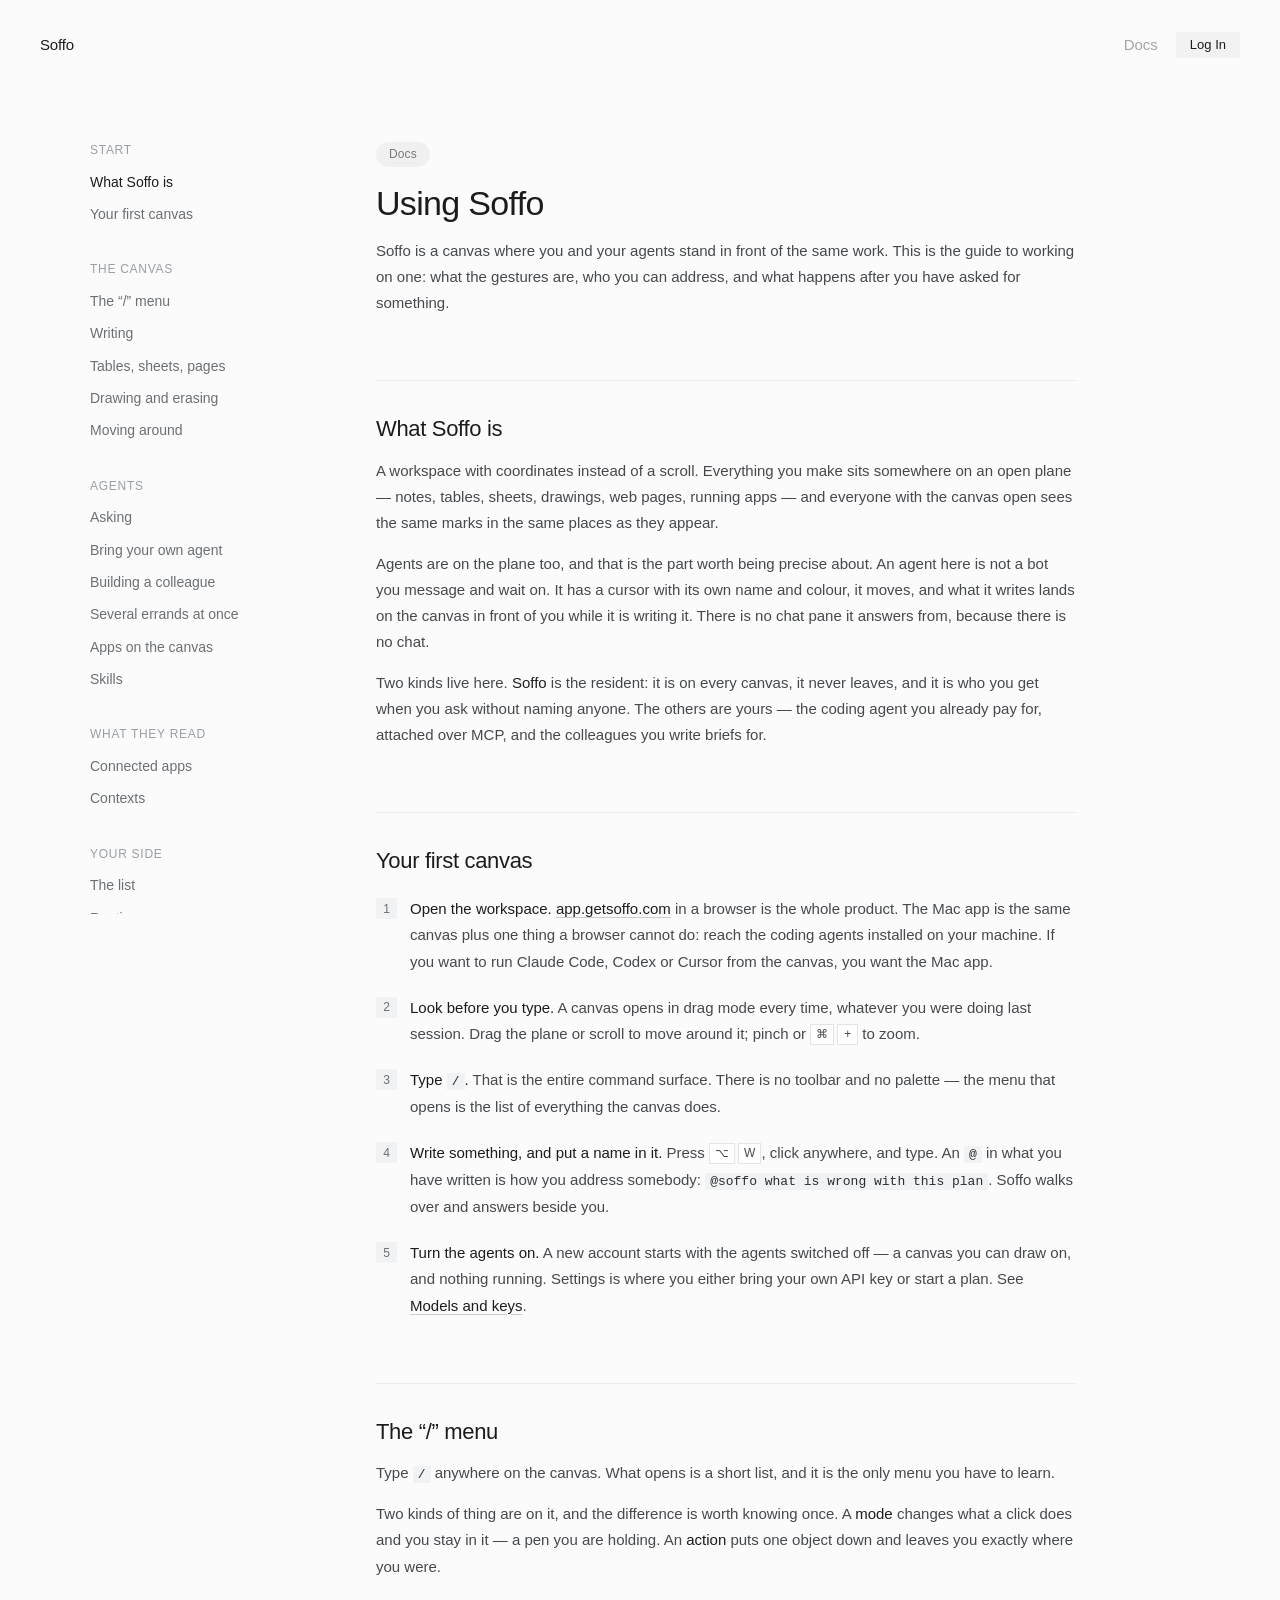
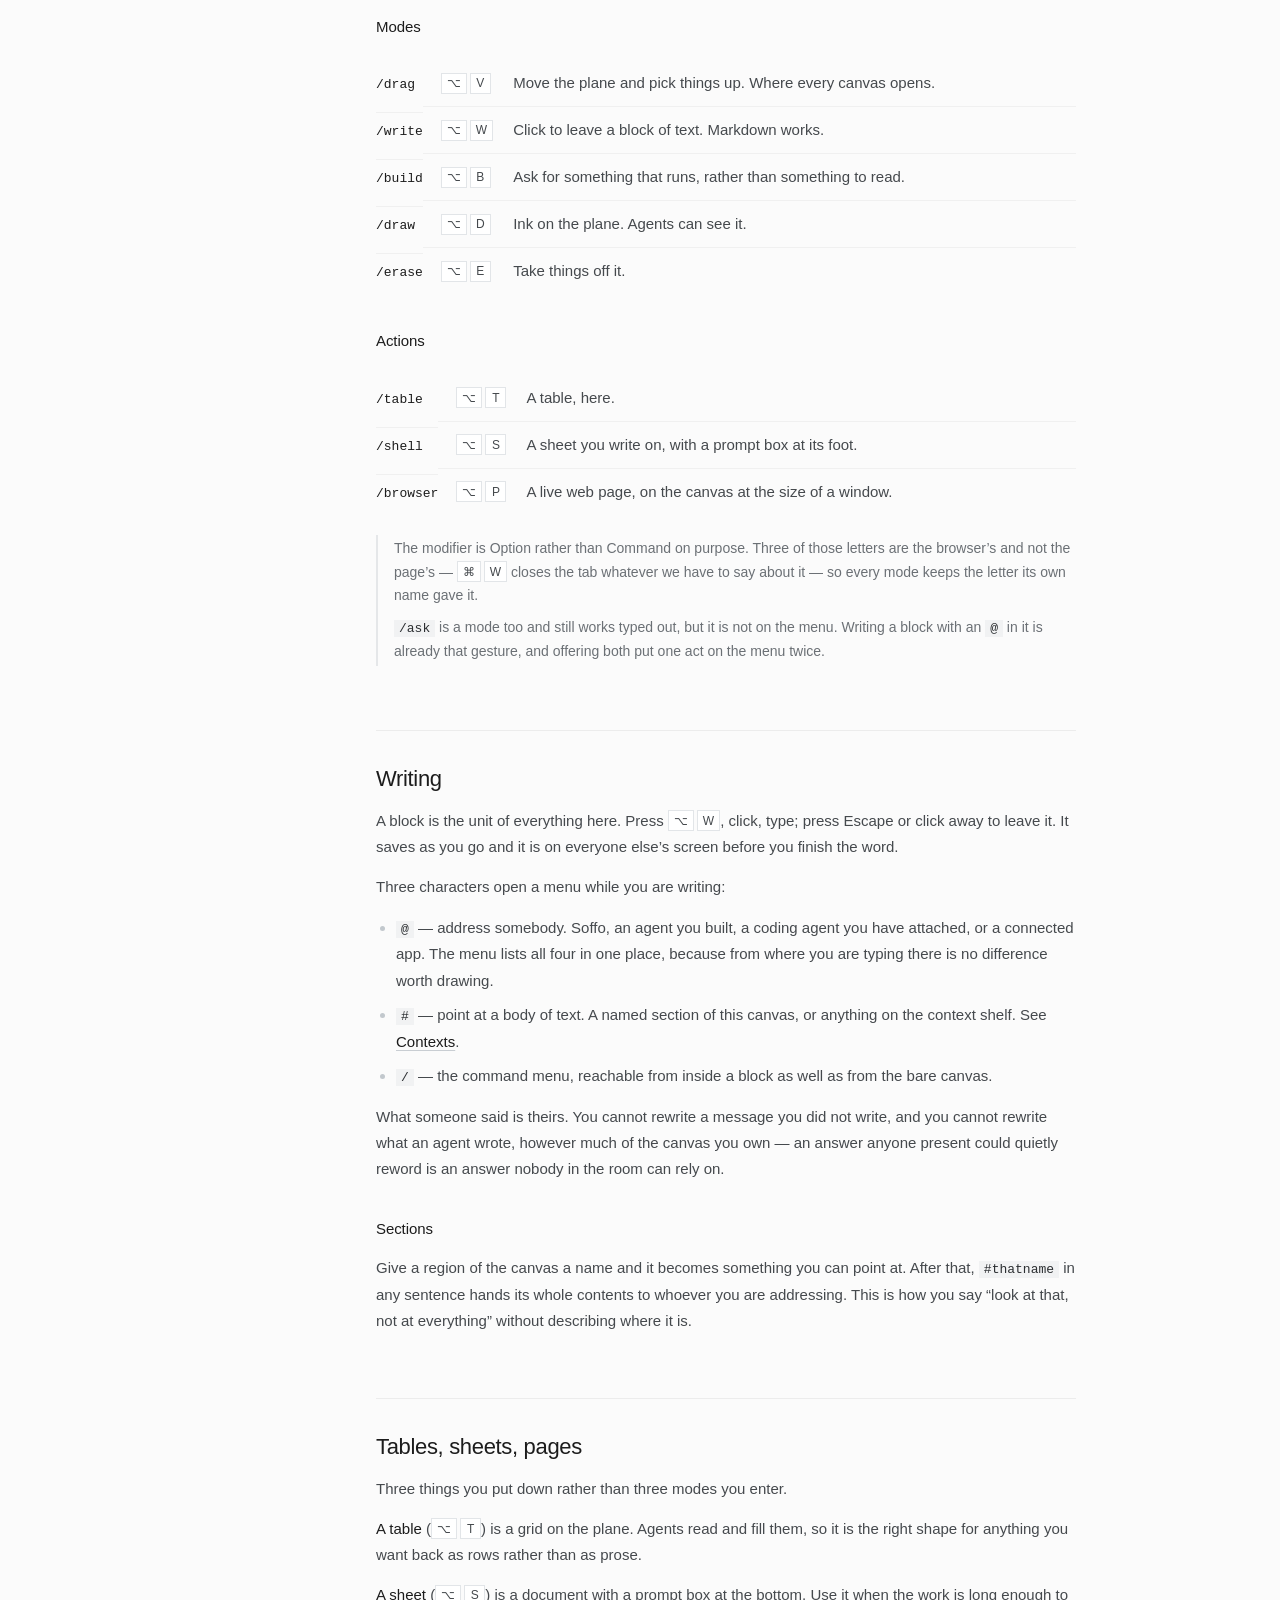
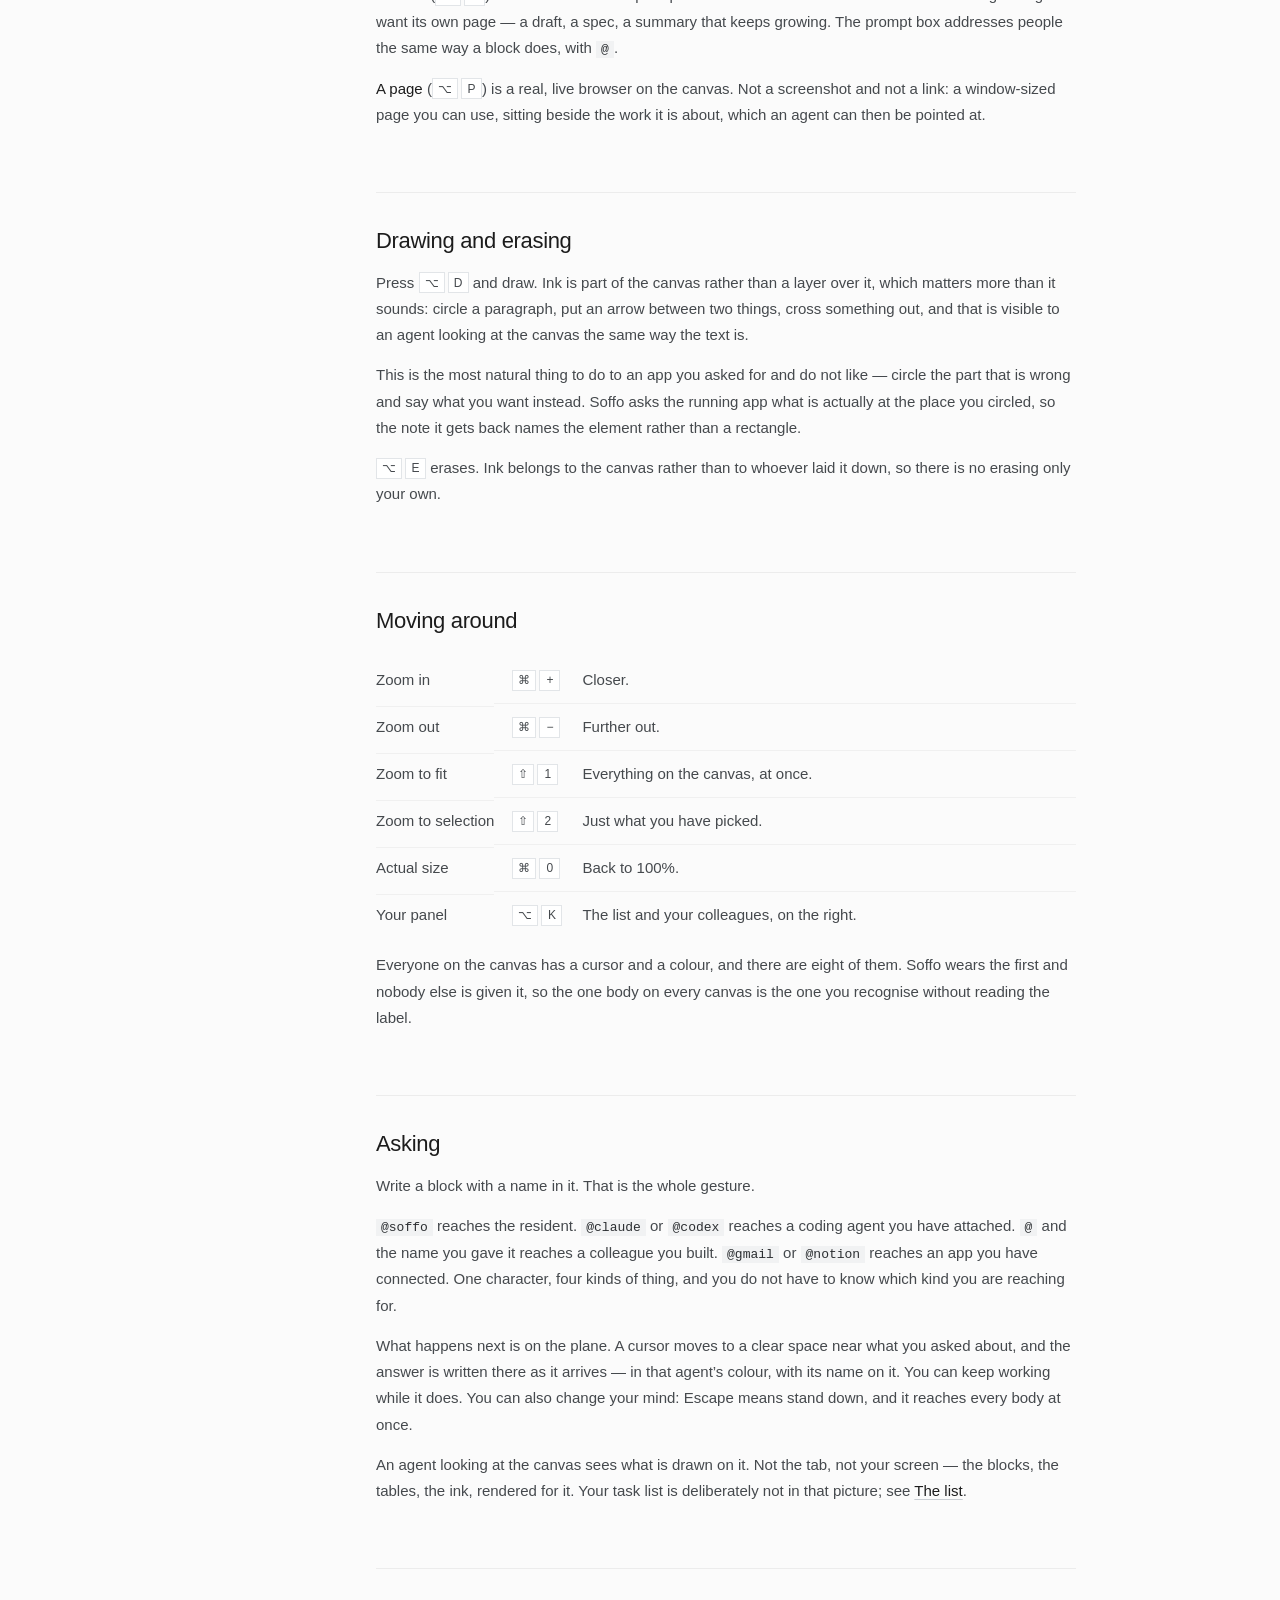
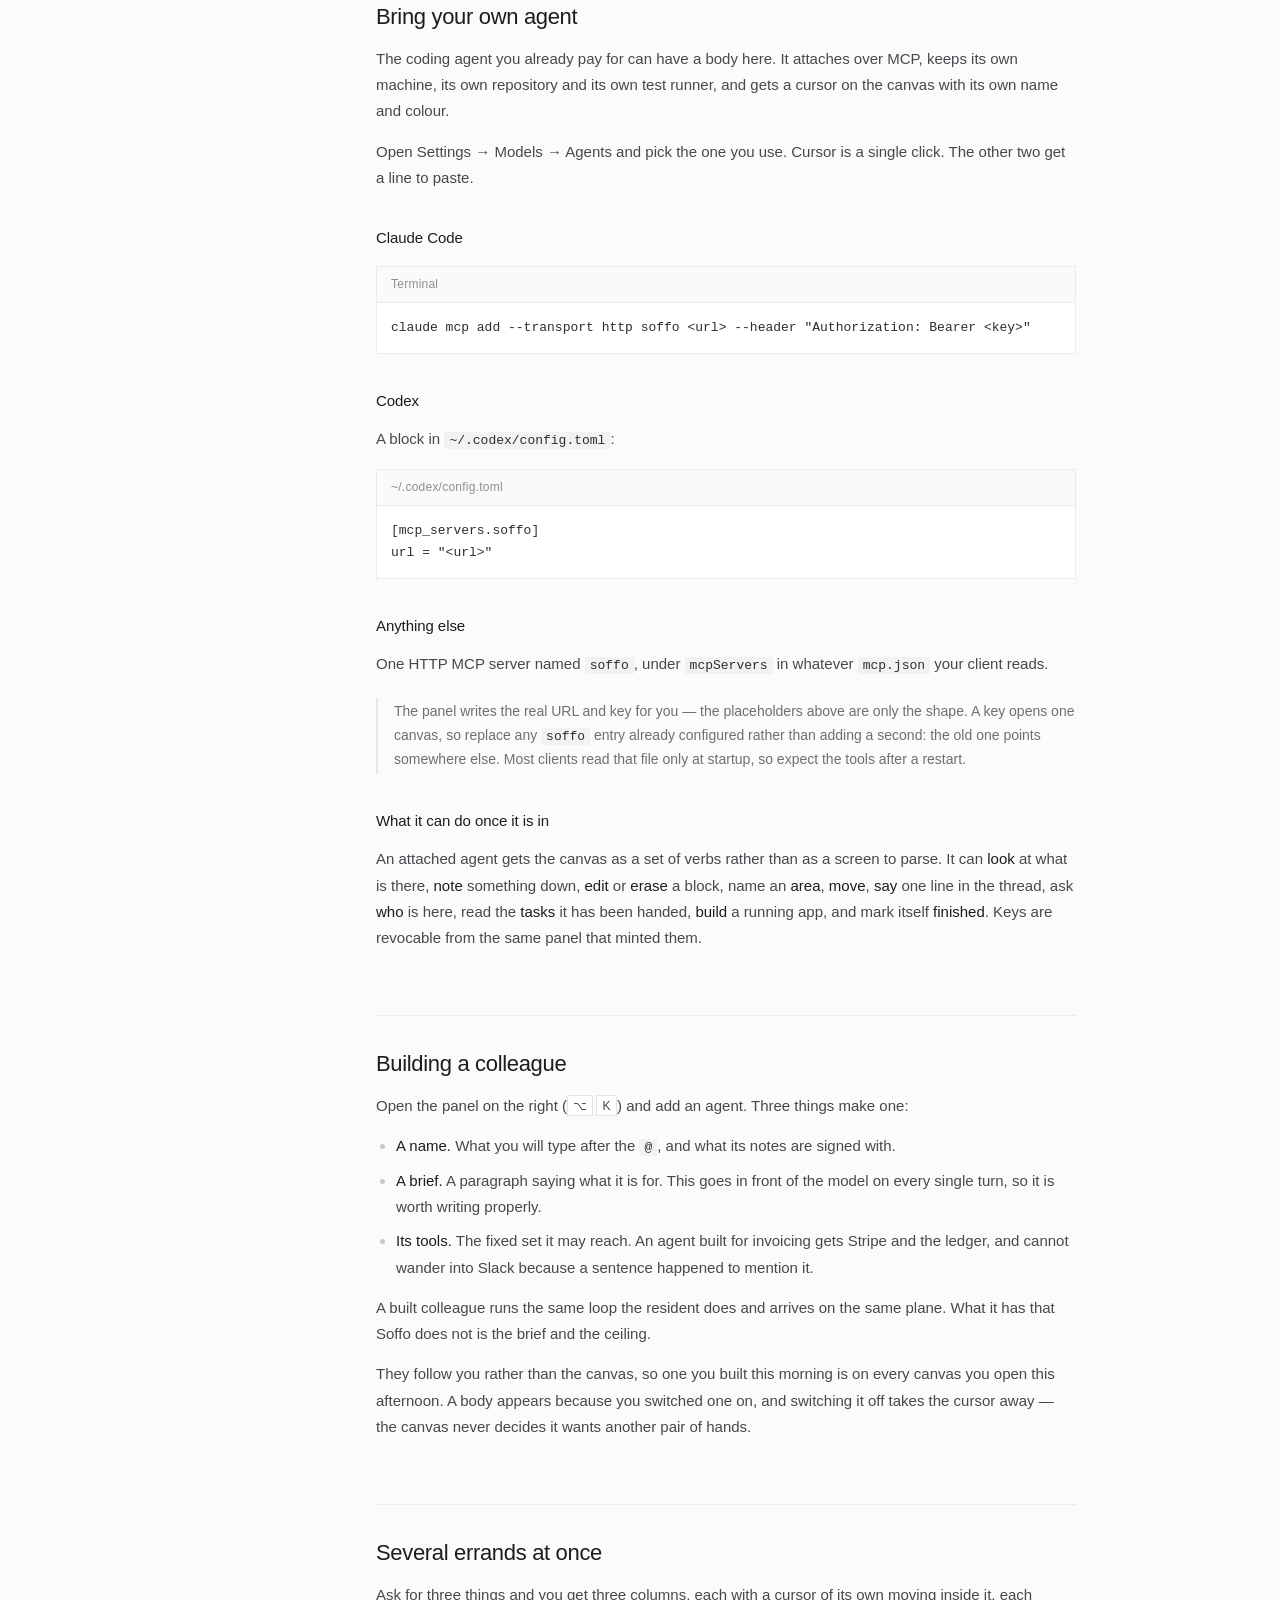
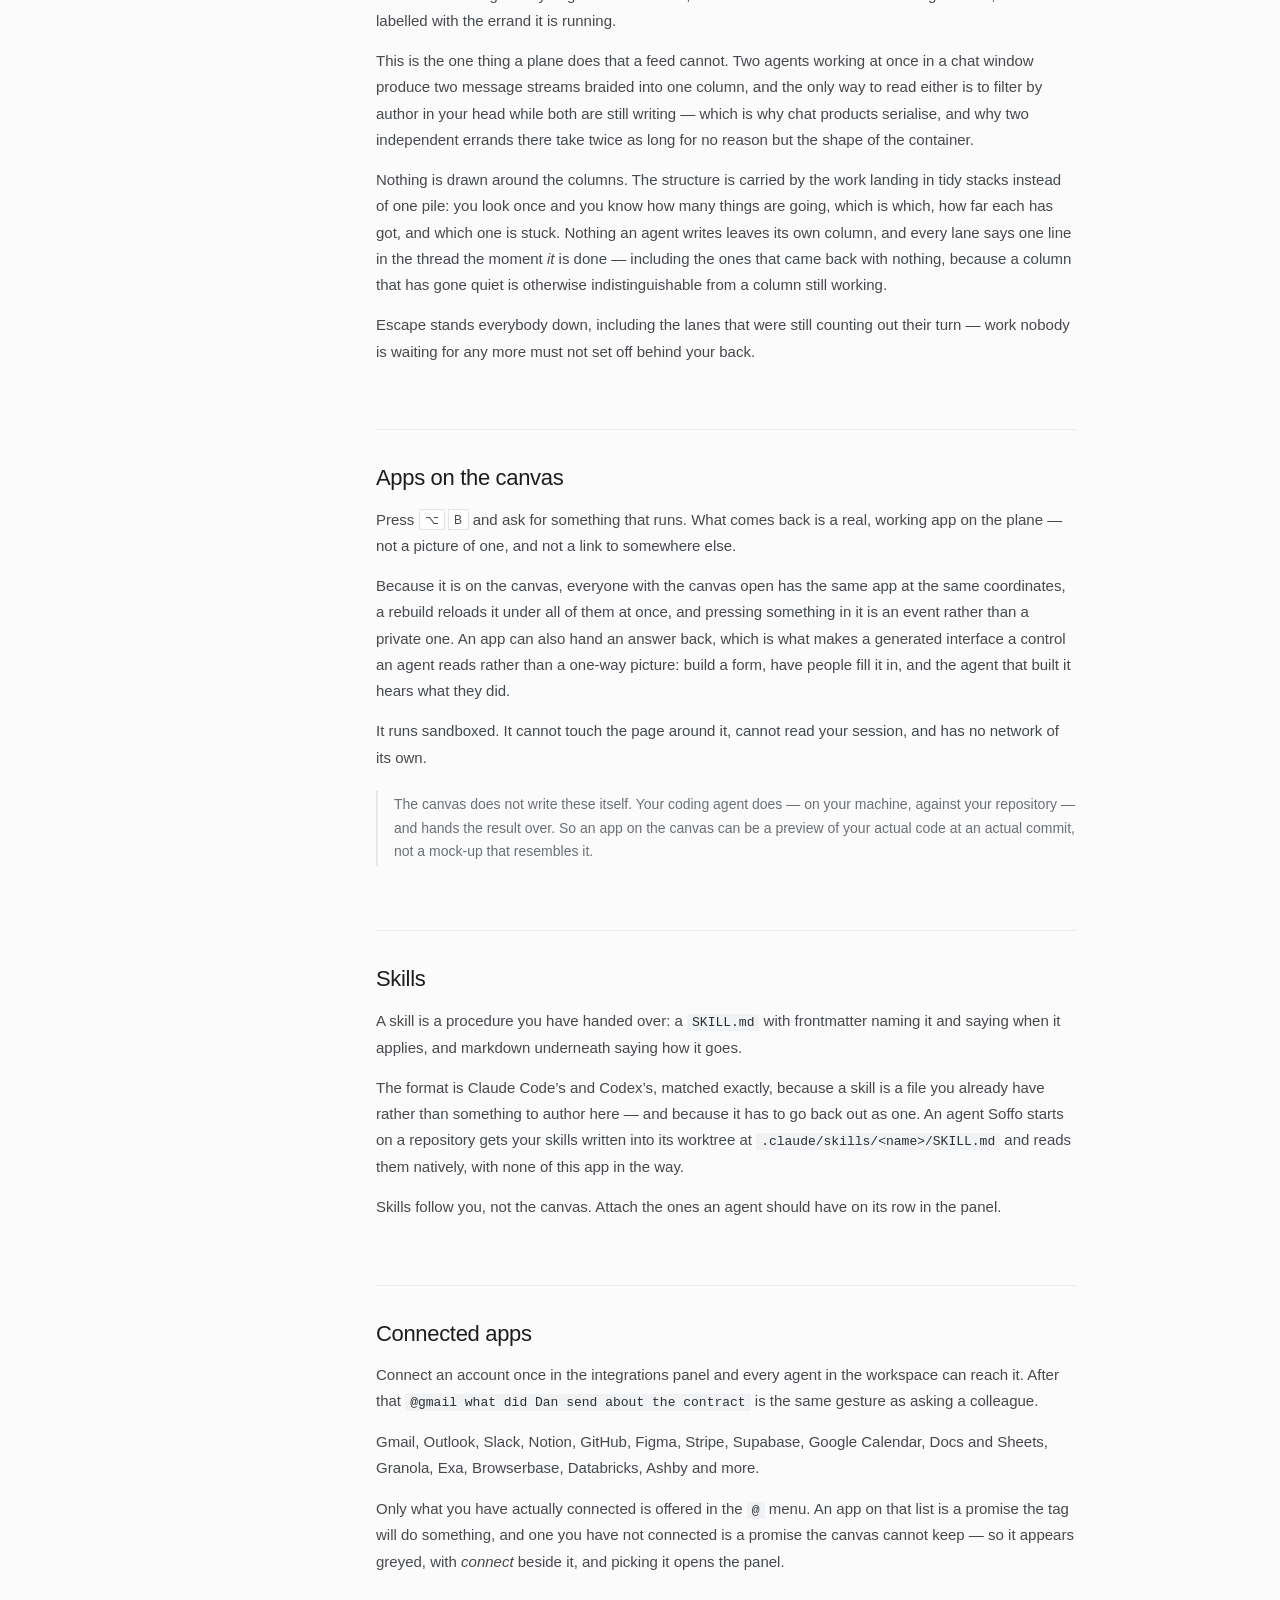
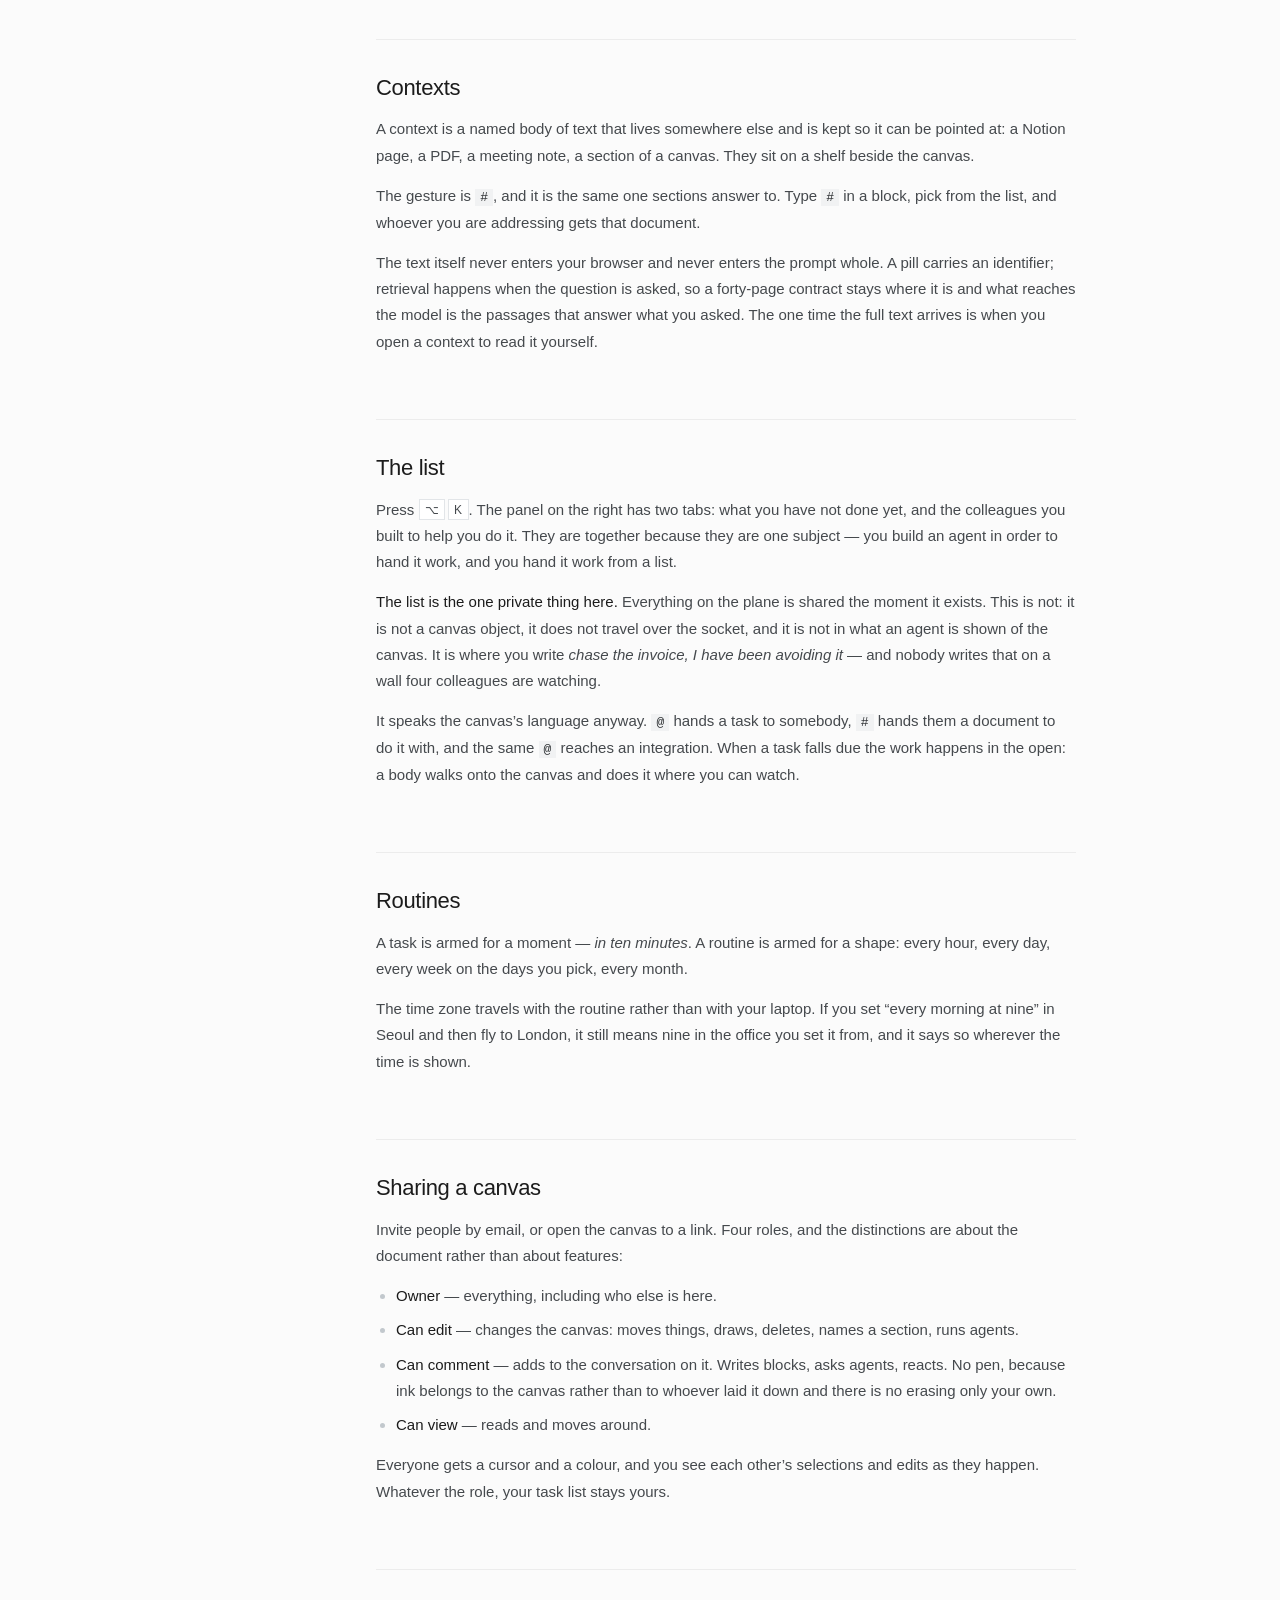
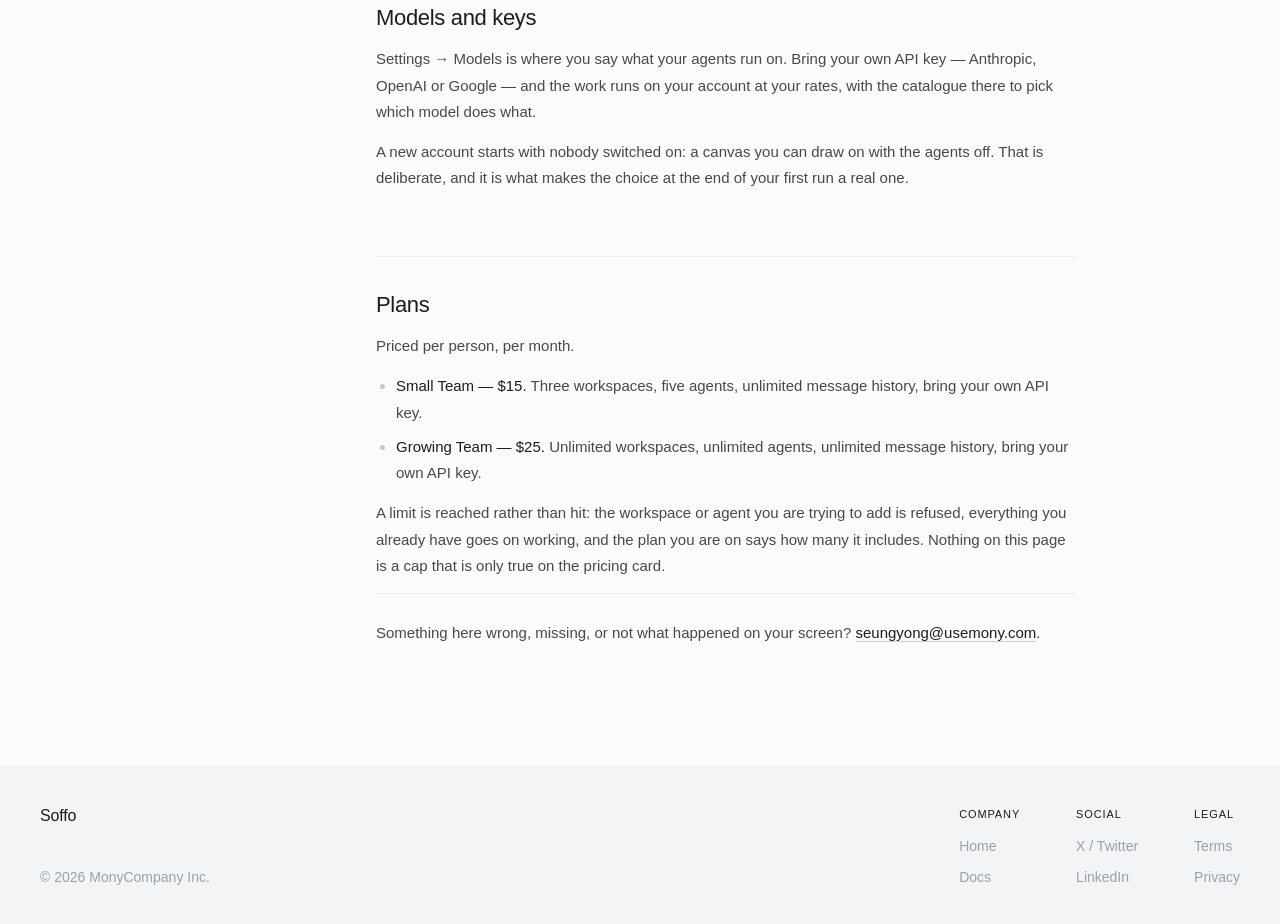
==== docs/index.html @ 3758b994 "Write the guide, and give it a room to be read in A use guide rather than an API reference: what the" ====
<!DOCTYPE html>
<html lang="en">
<head>
  <meta charset="utf-8" />
  <meta name="viewport" content="width=device-width, initial-scale=1" />
  <title>Docs - Soffo</title>
  <meta name="description" content="How to use Soffo: the canvas, the agents you bring, and the work you hand them." />
  <link rel="icon" type="image/png" href="/favicon.png" />
  <link rel="apple-touch-icon" href="/favicon.png" />
  <link rel="stylesheet" href="/styles.css" />
  <link rel="stylesheet" href="/docs/docs.css" />
</head>
<body>
  <header class="topbar">
    <a class="wordmark" href="/" aria-label="Soffo home">Soffo</a>
    <div class="nav-right">
      <a class="nav-link" href="/docs">Docs</a>
      <a class="nav-login" href="https://app.getsoffo.com">Log In</a>
    </div>
  </header>

  <main class="docs">
    <button class="docs-toggle" type="button" aria-expanded="false" aria-controls="docs-nav">
      Contents
      <svg viewBox="0 0 14 14" width="14" height="14" aria-hidden="true"><path d="M7 1.5v11M1.5 7h11" fill="none" stroke="currentColor" stroke-width="1.3" stroke-linecap="round"/></svg>
    </button>

    <nav class="docs-nav" id="docs-nav" aria-label="Documentation">
      <h2>Start</h2>
      <a href="#what">What Soffo is</a>
      <a href="#first">Your first canvas</a>

      <h2>The canvas</h2>
      <a href="#slash">The &ldquo;/&rdquo; menu</a>
      <a href="#writing">Writing</a>
      <a href="#objects">Tables, sheets, pages</a>
      <a href="#drawing">Drawing and erasing</a>
      <a href="#moving">Moving around</a>

      <h2>Agents</h2>
      <a href="#asking">Asking</a>
      <a href="#bring">Bring your own agent</a>
      <a href="#colleagues">Building a colleague</a>
      <a href="#lanes">Several errands at once</a>
      <a href="#build">Apps on the canvas</a>
      <a href="#skills">Skills</a>

      <h2>What they read</h2>
      <a href="#apps">Connected apps</a>
      <a href="#contexts">Contexts</a>

      <h2>Your side</h2>
      <a href="#tasks">The list</a>
      <a href="#routines">Routines</a>

      <h2>People</h2>
      <a href="#sharing">Sharing a canvas</a>

      <h2>Account</h2>
      <a href="#keys">Models and keys</a>
      <a href="#plans">Plans</a>

      <h2>Elsewhere</h2>
      <a class="out" href="https://app.getsoffo.com">Open Soffo</a>
      <a class="out" href="https://x.com/monycompany" target="_blank" rel="noopener">X / Twitter</a>
      <a class="out" href="https://www.linkedin.com/company/monyinc" target="_blank" rel="noopener">LinkedIn</a>
    </nav>

    <div class="docs-body">
      <span class="eyebrow">Docs</span>
      <h1 class="docs-title">Using Soffo</h1>
      <p class="docs-lede">Soffo is a canvas where you and your agents stand in front of the same work. This is the guide to working on one: what the gestures are, who you can address, and what happens after you have asked for something.</p>

      <section id="what">
        <h2>What Soffo is</h2>
        <p>A workspace with coordinates instead of a scroll. Everything you make sits somewhere on an open plane &mdash; notes, tables, sheets, drawings, web pages, running apps &mdash; and everyone with the canvas open sees the same marks in the same places as they appear.</p>
        <p>Agents are on the plane too, and that is the part worth being precise about. An agent here is not a bot you message and wait on. It has a cursor with its own name and colour, it moves, and what it writes lands on the canvas in front of you while it is writing it. There is no chat pane it answers from, because there is no chat.</p>
        <p>Two kinds live here. <b>Soffo</b> is the resident: it is on every canvas, it never leaves, and it is who you get when you ask without naming anyone. The others are yours &mdash; the coding agent you already pay for, attached over MCP, and the colleagues you write briefs for.</p>
      </section>

      <section id="first">
        <h2>Your first canvas</h2>
        <ol class="steps">
          <li>
            <p><b>Open the workspace.</b> <a href="https://app.getsoffo.com">app.getsoffo.com</a> in a browser is the whole product. The Mac app is the same canvas plus one thing a browser cannot do: reach the coding agents installed on your machine. If you want to run Claude Code, Codex or Cursor from the canvas, you want the Mac app.</p>
          </li>
          <li>
            <p><b>Look before you type.</b> A canvas opens in drag mode every time, whatever you were doing last session. Drag the plane or scroll to move around it; pinch or <span class="key">&#8984;</span><span class="key">+</span> to zoom.</p>
          </li>
          <li>
            <p><b>Type <code>/</code>.</b> That is the entire command surface. There is no toolbar and no palette &mdash; the menu that opens is the list of everything the canvas does.</p>
          </li>
          <li>
            <p><b>Write something, and put a name in it.</b> Press <span class="key">&#8997;</span><span class="key">W</span>, click anywhere, and type. An <code>@</code> in what you have written is how you address somebody: <code>@soffo what is wrong with this plan</code>. Soffo walks over and answers beside you.</p>
          </li>
          <li>
            <p><b>Turn the agents on.</b> A new account starts with the agents switched off &mdash; a canvas you can draw on, and nothing running. Settings is where you either bring your own API key or start a plan. See <a href="#keys">Models and keys</a>.</p>
          </li>
        </ol>
      </section>

      <section id="slash">
        <h2>The &ldquo;/&rdquo; menu</h2>
        <p>Type <code>/</code> anywhere on the canvas. What opens is a short list, and it is the only menu you have to learn.</p>
        <p>Two kinds of thing are on it, and the difference is worth knowing once. A <b>mode</b> changes what a click does and you stay in it &mdash; a pen you are holding. An <b>action</b> puts one object down and leaves you exactly where you were.</p>

        <h3>Modes</h3>
        <dl class="cmds">
          <dt>/drag</dt>
          <dd class="k"><span class="key">&#8997;</span><span class="key">V</span></dd>
          <dd>Move the plane and pick things up. Where every canvas opens.</dd>

          <dt>/write</dt>
          <dd class="k"><span class="key">&#8997;</span><span class="key">W</span></dd>
          <dd>Click to leave a block of text. Markdown works.</dd>

          <dt>/build</dt>
          <dd class="k"><span class="key">&#8997;</span><span class="key">B</span></dd>
          <dd>Ask for something that runs, rather than something to read.</dd>

          <dt>/draw</dt>
          <dd class="k"><span class="key">&#8997;</span><span class="key">D</span></dd>
          <dd>Ink on the plane. Agents can see it.</dd>

          <dt>/erase</dt>
          <dd class="k"><span class="key">&#8997;</span><span class="key">E</span></dd>
          <dd>Take things off it.</dd>
        </dl>

        <h3>Actions</h3>
        <dl class="cmds">
          <dt>/table</dt>
          <dd class="k"><span class="key">&#8997;</span><span class="key">T</span></dd>
          <dd>A table, here.</dd>

          <dt>/shell</dt>
          <dd class="k"><span class="key">&#8997;</span><span class="key">S</span></dd>
          <dd>A sheet you write on, with a prompt box at its foot.</dd>

          <dt>/browser</dt>
          <dd class="k"><span class="key">&#8997;</span><span class="key">P</span></dd>
          <dd>A live web page, on the canvas at the size of a window.</dd>
        </dl>

        <div class="note">
          <p>The modifier is Option rather than Command on purpose. Three of those letters are the browser&rsquo;s and not the page&rsquo;s &mdash; <span class="key">&#8984;</span><span class="key">W</span> closes the tab whatever we have to say about it &mdash; so every mode keeps the letter its own name gave it.</p>
          <p><code>/ask</code> is a mode too and still works typed out, but it is not on the menu. Writing a block with an <code>@</code> in it is already that gesture, and offering both put one act on the menu twice.</p>
        </div>
      </section>

      <section id="writing">
        <h2>Writing</h2>
        <p>A block is the unit of everything here. Press <span class="key">&#8997;</span><span class="key">W</span>, click, type; press Escape or click away to leave it. It saves as you go and it is on everyone else&rsquo;s screen before you finish the word.</p>
        <p>Three characters open a menu while you are writing:</p>
        <ul>
          <li><code>@</code> &mdash; address somebody. Soffo, an agent you built, a coding agent you have attached, or a connected app. The menu lists all four in one place, because from where you are typing there is no difference worth drawing.</li>
          <li><code>#</code> &mdash; point at a body of text. A named section of this canvas, or anything on the context shelf. See <a href="#contexts">Contexts</a>.</li>
          <li><code>/</code> &mdash; the command menu, reachable from inside a block as well as from the bare canvas.</li>
        </ul>
        <p>What someone said is theirs. You cannot rewrite a message you did not write, and you cannot rewrite what an agent wrote, however much of the canvas you own &mdash; an answer anyone present could quietly reword is an answer nobody in the room can rely on.</p>

        <h3>Sections</h3>
        <p>Give a region of the canvas a name and it becomes something you can point at. After that, <code>#thatname</code> in any sentence hands its whole contents to whoever you are addressing. This is how you say &ldquo;look at that, not at everything&rdquo; without describing where it is.</p>
      </section>

      <section id="objects">
        <h2>Tables, sheets, pages</h2>
        <p>Three things you put down rather than three modes you enter.</p>
        <p><b>A table</b> (<span class="key">&#8997;</span><span class="key">T</span>) is a grid on the plane. Agents read and fill them, so it is the right shape for anything you want back as rows rather than as prose.</p>
        <p><b>A sheet</b> (<span class="key">&#8997;</span><span class="key">S</span>) is a document with a prompt box at the bottom. Use it when the work is long enough to want its own page &mdash; a draft, a spec, a summary that keeps growing. The prompt box addresses people the same way a block does, with <code>@</code>.</p>
        <p><b>A page</b> (<span class="key">&#8997;</span><span class="key">P</span>) is a real, live browser on the canvas. Not a screenshot and not a link: a window-sized page you can use, sitting beside the work it is about, which an agent can then be pointed at.</p>
      </section>

      <section id="drawing">
        <h2>Drawing and erasing</h2>
        <p>Press <span class="key">&#8997;</span><span class="key">D</span> and draw. Ink is part of the canvas rather than a layer over it, which matters more than it sounds: circle a paragraph, put an arrow between two things, cross something out, and that is visible to an agent looking at the canvas the same way the text is.</p>
        <p>This is the most natural thing to do to an app you asked for and do not like &mdash; circle the part that is wrong and say what you want instead. Soffo asks the running app what is actually at the place you circled, so the note it gets back names the element rather than a rectangle.</p>
        <p><span class="key">&#8997;</span><span class="key">E</span> erases. Ink belongs to the canvas rather than to whoever laid it down, so there is no erasing only your own.</p>
      </section>

      <section id="moving">
        <h2>Moving around</h2>
        <dl class="cmds plain">
          <dt>Zoom in</dt>
          <dd class="k"><span class="key">&#8984;</span><span class="key">+</span></dd>
          <dd>Closer.</dd>

          <dt>Zoom out</dt>
          <dd class="k"><span class="key">&#8984;</span><span class="key">&minus;</span></dd>
          <dd>Further out.</dd>

          <dt>Zoom to fit</dt>
          <dd class="k"><span class="key">&#8679;</span><span class="key">1</span></dd>
          <dd>Everything on the canvas, at once.</dd>

          <dt>Zoom to selection</dt>
          <dd class="k"><span class="key">&#8679;</span><span class="key">2</span></dd>
          <dd>Just what you have picked.</dd>

          <dt>Actual size</dt>
          <dd class="k"><span class="key">&#8984;</span><span class="key">0</span></dd>
          <dd>Back to 100%.</dd>

          <dt>Your panel</dt>
          <dd class="k"><span class="key">&#8997;</span><span class="key">K</span></dd>
          <dd>The list and your colleagues, on the right.</dd>
        </dl>
        <p>Everyone on the canvas has a cursor and a colour, and there are eight of them. Soffo wears the first and nobody else is given it, so the one body on every canvas is the one you recognise without reading the label.</p>
      </section>

      <section id="asking">
        <h2>Asking</h2>
        <p>Write a block with a name in it. That is the whole gesture.</p>
        <p><code>@soffo</code> reaches the resident. <code>@claude</code> or <code>@codex</code> reaches a coding agent you have attached. <code>@</code> and the name you gave it reaches a colleague you built. <code>@gmail</code> or <code>@notion</code> reaches an app you have connected. One character, four kinds of thing, and you do not have to know which kind you are reaching for.</p>
        <p>What happens next is on the plane. A cursor moves to a clear space near what you asked about, and the answer is written there as it arrives &mdash; in that agent&rsquo;s colour, with its name on it. You can keep working while it does. You can also change your mind: Escape means stand down, and it reaches every body at once.</p>
        <p>An agent looking at the canvas sees what is drawn on it. Not the tab, not your screen &mdash; the blocks, the tables, the ink, rendered for it. Your task list is deliberately not in that picture; see <a href="#tasks">The list</a>.</p>
      </section>

      <section id="bring">
        <h2>Bring your own agent</h2>
        <p>The coding agent you already pay for can have a body here. It attaches over MCP, keeps its own machine, its own repository and its own test runner, and gets a cursor on the canvas with its own name and colour.</p>
        <p>Open Settings &rarr; Models &rarr; Agents and pick the one you use. Cursor is a single click. The other two get a line to paste.</p>

        <h3>Claude Code</h3>
        <div class="snip">
          <div class="snip-tag">Terminal</div>
          <pre><code>claude mcp add --transport http soffo &lt;url&gt; --header "Authorization: Bearer &lt;key&gt;"</code></pre>
        </div>

        <h3>Codex</h3>
        <p>A block in <code>~/.codex/config.toml</code>:</p>
        <div class="snip">
          <div class="snip-tag">~/.codex/config.toml</div>
          <pre><code>[mcp_servers.soffo]
url = "&lt;url&gt;"</code></pre>
        </div>

        <h3>Anything else</h3>
        <p>One HTTP MCP server named <code>soffo</code>, under <code>mcpServers</code> in whatever <code>mcp.json</code> your client reads.</p>

        <div class="note">
          <p>The panel writes the real URL and key for you &mdash; the placeholders above are only the shape. A key opens one canvas, so replace any <code>soffo</code> entry already configured rather than adding a second: the old one points somewhere else. Most clients read that file only at startup, so expect the tools after a restart.</p>
        </div>

        <h3>What it can do once it is in</h3>
        <p>An attached agent gets the canvas as a set of verbs rather than as a screen to parse. It can <b>look</b> at what is there, <b>note</b> something down, <b>edit</b> or <b>erase</b> a block, name an <b>area</b>, <b>move</b>, <b>say</b> one line in the thread, ask <b>who</b> is here, read the <b>tasks</b> it has been handed, <b>build</b> a running app, and mark itself <b>finished</b>. Keys are revocable from the same panel that minted them.</p>
      </section>

      <section id="colleagues">
        <h2>Building a colleague</h2>
        <p>Open the panel on the right (<span class="key">&#8997;</span><span class="key">K</span>) and add an agent. Three things make one:</p>
        <ul>
          <li><b>A name.</b> What you will type after the <code>@</code>, and what its notes are signed with.</li>
          <li><b>A brief.</b> A paragraph saying what it is for. This goes in front of the model on every single turn, so it is worth writing properly.</li>
          <li><b>Its tools.</b> The fixed set it may reach. An agent built for invoicing gets Stripe and the ledger, and cannot wander into Slack because a sentence happened to mention it.</li>
        </ul>
        <p>A built colleague runs the same loop the resident does and arrives on the same plane. What it has that Soffo does not is the brief and the ceiling.</p>
        <p>They follow you rather than the canvas, so one you built this morning is on every canvas you open this afternoon. A body appears because you switched one on, and switching it off takes the cursor away &mdash; the canvas never decides it wants another pair of hands.</p>
      </section>

      <section id="lanes">
        <h2>Several errands at once</h2>
        <p>Ask for three things and you get three columns, each with a cursor of its own moving inside it, each labelled with the errand it is running.</p>
        <p>This is the one thing a plane does that a feed cannot. Two agents working at once in a chat window produce two message streams braided into one column, and the only way to read either is to filter by author in your head while both are still writing &mdash; which is why chat products serialise, and why two independent errands there take twice as long for no reason but the shape of the container.</p>
        <p>Nothing is drawn around the columns. The structure is carried by the work landing in tidy stacks instead of one pile: you look once and you know how many things are going, which is which, how far each has got, and which one is stuck. Nothing an agent writes leaves its own column, and every lane says one line in the thread the moment <em>it</em> is done &mdash; including the ones that came back with nothing, because a column that has gone quiet is otherwise indistinguishable from a column still working.</p>
        <p>Escape stands everybody down, including the lanes that were still counting out their turn &mdash; work nobody is waiting for any more must not set off behind your back.</p>
      </section>

      <section id="build">
        <h2>Apps on the canvas</h2>
        <p>Press <span class="key">&#8997;</span><span class="key">B</span> and ask for something that runs. What comes back is a real, working app on the plane &mdash; not a picture of one, and not a link to somewhere else.</p>
        <p>Because it is on the canvas, everyone with the canvas open has the same app at the same coordinates, a rebuild reloads it under all of them at once, and pressing something in it is an event rather than a private one. An app can also hand an answer back, which is what makes a generated interface a control an agent reads rather than a one-way picture: build a form, have people fill it in, and the agent that built it hears what they did.</p>
        <p>It runs sandboxed. It cannot touch the page around it, cannot read your session, and has no network of its own.</p>
        <div class="note">
          <p>The canvas does not write these itself. Your coding agent does &mdash; on your machine, against your repository &mdash; and hands the result over. So an app on the canvas can be a preview of your actual code at an actual commit, not a mock-up that resembles it.</p>
        </div>
      </section>

      <section id="skills">
        <h2>Skills</h2>
        <p>A skill is a procedure you have handed over: a <code>SKILL.md</code> with frontmatter naming it and saying when it applies, and markdown underneath saying how it goes.</p>
        <p>The format is Claude Code&rsquo;s and Codex&rsquo;s, matched exactly, because a skill is a file you already have rather than something to author here &mdash; and because it has to go back out as one. An agent Soffo starts on a repository gets your skills written into its worktree at <code>.claude/skills/&lt;name&gt;/SKILL.md</code> and reads them natively, with none of this app in the way.</p>
        <p>Skills follow you, not the canvas. Attach the ones an agent should have on its row in the panel.</p>
      </section>

      <section id="apps">
        <h2>Connected apps</h2>
        <p>Connect an account once in the integrations panel and every agent in the workspace can reach it. After that <code>@gmail what did Dan send about the contract</code> is the same gesture as asking a colleague.</p>
        <p>Gmail, Outlook, Slack, Notion, GitHub, Figma, Stripe, Supabase, Google Calendar, Docs and Sheets, Granola, Exa, Browserbase, Databricks, Ashby and more.</p>
        <p>Only what you have actually connected is offered in the <code>@</code> menu. An app on that list is a promise the tag will do something, and one you have not connected is a promise the canvas cannot keep &mdash; so it appears greyed, with <em>connect</em> beside it, and picking it opens the panel.</p>
      </section>

      <section id="contexts">
        <h2>Contexts</h2>
        <p>A context is a named body of text that lives somewhere else and is kept so it can be pointed at: a Notion page, a PDF, a meeting note, a section of a canvas. They sit on a shelf beside the canvas.</p>
        <p>The gesture is <code>#</code>, and it is the same one sections answer to. Type <code>#</code> in a block, pick from the list, and whoever you are addressing gets that document.</p>
        <p>The text itself never enters your browser and never enters the prompt whole. A pill carries an identifier; retrieval happens when the question is asked, so a forty-page contract stays where it is and what reaches the model is the passages that answer what you asked. The one time the full text arrives is when you open a context to read it yourself.</p>
      </section>

      <section id="tasks">
        <h2>The list</h2>
        <p>Press <span class="key">&#8997;</span><span class="key">K</span>. The panel on the right has two tabs: what you have not done yet, and the colleagues you built to help you do it. They are together because they are one subject &mdash; you build an agent in order to hand it work, and you hand it work from a list.</p>
        <p><b>The list is the one private thing here.</b> Everything on the plane is shared the moment it exists. This is not: it is not a canvas object, it does not travel over the socket, and it is not in what an agent is shown of the canvas. It is where you write <em>chase the invoice, I have been avoiding it</em> &mdash; and nobody writes that on a wall four colleagues are watching.</p>
        <p>It speaks the canvas&rsquo;s language anyway. <code>@</code> hands a task to somebody, <code>#</code> hands them a document to do it with, and the same <code>@</code> reaches an integration. When a task falls due the work happens in the open: a body walks onto the canvas and does it where you can watch.</p>
      </section>

      <section id="routines">
        <h2>Routines</h2>
        <p>A task is armed for a moment &mdash; <em>in ten minutes</em>. A routine is armed for a shape: every hour, every day, every week on the days you pick, every month.</p>
        <p>The time zone travels with the routine rather than with your laptop. If you set &ldquo;every morning at nine&rdquo; in Seoul and then fly to London, it still means nine in the office you set it from, and it says so wherever the time is shown.</p>
      </section>

      <section id="sharing">
        <h2>Sharing a canvas</h2>
        <p>Invite people by email, or open the canvas to a link. Four roles, and the distinctions are about the document rather than about features:</p>
        <ul>
          <li><b>Owner</b> &mdash; everything, including who else is here.</li>
          <li><b>Can edit</b> &mdash; changes the canvas: moves things, draws, deletes, names a section, runs agents.</li>
          <li><b>Can comment</b> &mdash; adds to the conversation on it. Writes blocks, asks agents, reacts. No pen, because ink belongs to the canvas rather than to whoever laid it down and there is no erasing only your own.</li>
          <li><b>Can view</b> &mdash; reads and moves around.</li>
        </ul>
        <p>Everyone gets a cursor and a colour, and you see each other&rsquo;s selections and edits as they happen. Whatever the role, your task list stays yours.</p>
      </section>

      <section id="keys">
        <h2>Models and keys</h2>
        <p>Settings &rarr; Models is where you say what your agents run on. Bring your own API key &mdash; Anthropic, OpenAI or Google &mdash; and the work runs on your account at your rates, with the catalogue there to pick which model does what.</p>
        <p>A new account starts with nobody switched on: a canvas you can draw on with the agents off. That is deliberate, and it is what makes the choice at the end of your first run a real one.</p>
      </section>

      <section id="plans">
        <h2>Plans</h2>
        <p>Priced per person, per month.</p>
        <ul>
          <li><b>Small Team &mdash; $15.</b> Three workspaces, five agents, unlimited message history, bring your own API key.</li>
          <li><b>Growing Team &mdash; $25.</b> Unlimited workspaces, unlimited agents, unlimited message history, bring your own API key.</li>
        </ul>
        <p>A limit is reached rather than hit: the workspace or agent you are trying to add is refused, everything you already have goes on working, and the plan you are on says how many it includes. Nothing on this page is a cap that is only true on the pricing card.</p>
      </section>

      <p class="docs-next">Something here wrong, missing, or not what happened on your screen? <a href="mailto:seungyong@usemony.com">seungyong@usemony.com</a>.</p>
    </div>
  </main>

  <footer class="site-foot">
    <div class="foot-brand">
      <a class="wordmark" href="/" aria-label="Soffo home">Soffo</a>
      <p class="foot-copy">&copy; 2026 MonyCompany Inc.</p>
    </div>

    <nav class="foot-nav" aria-label="Footer">
      <div class="foot-col">
        <h3>Company</h3>
        <a href="/">Home</a>
        <a href="/docs">Docs</a>
      </div>
      <div class="foot-col">
        <h3>Social</h3>
        <a href="https://x.com/monycompany" target="_blank" rel="noopener">X / Twitter</a>
        <a href="https://www.linkedin.com/company/monyinc" target="_blank" rel="noopener">LinkedIn</a>
      </div>
      <div class="foot-col">
        <h3>Legal</h3>
        <a href="/terms">Terms</a>
        <a href="/privacy">Privacy</a>
      </div>
    </nav>
  </footer>

  <script src="/docs/docs.js"></script>
</body>
</html>
---- styles.css ----
:root {
  --bg: #fbfbfb;
  --ink: #1c1c1c;
  --sel: #0d99ff;
  /* the footer's ground: a colder grey than the page, which is the only thing
     separating the two — no rule between them */
  --cold: #f2f4f6;
}

* { box-sizing: border-box; }

html, body {
  margin: 0;
  padding: 0;
}

html {
  scroll-behavior: smooth;
}

/* the chapter links jump to these, and they should land under the fixed
   header rather than behind it */
[id] {
  scroll-margin-top: 96px;
}

body {
  min-height: 100vh;
  /* column layout lets .hero absorb whatever height the topbar leaves */
  display: flex;
  flex-direction: column;
  background: var(--bg);
  color: var(--ink);
  font-family: Helvetica, "Helvetica Neue", Arial, sans-serif;
  -webkit-font-smoothing: antialiased;
}

/* ---------- Topbar ---------- */

/* The two texts stay with you, the bar does not: they are fixed to the corners
   and .topbar is left behind as the space they used to occupy, so nothing below
   shifts and there is no strip of chrome riding over the page. */
.topbar {
  flex: none;
  width: 100%;
  height: 54px;   /* 36px of padding, then the 18px line the two texts stand on */
  font-size: 0.9375rem;
  line-height: 1.2;
}

.wordmark,
.nav-right {
  position: fixed;
  top: 36px;
  z-index: 20;
  font-size: 0.9375rem;
  line-height: 1.2;
}

.wordmark { left: 40px; }

/* the pair is taller than the lone link it replaced, so it rides up by half
   that overhang and Docs keeps standing on the wordmark's line */
.nav-right {
  right: 40px;
  top: 32px;
  display: flex;
  align-items: center;
  gap: 18px;
}

/* in the footer it is text in a column again, not a corner of the viewport */
.foot-brand .wordmark {
  position: static;
}

.wordmark {
  color: var(--ink);
  text-decoration: none;
  letter-spacing: -0.01em;
  transition: opacity 0.15s ease;
}

.wordmark:hover {
  opacity: 0.6;
}

.wordmark:focus-visible {
  outline: 2px solid var(--ink);
  outline-offset: 3px;
}

.nav-link {
  color: #a5a5a5;
  text-decoration: none;
  transition: color 0.15s ease;
}

.nav-link:hover {
  color: var(--ink);
}

.nav-link:focus-visible {
  outline: 2px solid var(--ink);
  outline-offset: 3px;
}

/* the access pill exactly — shape, fill and all: one button language, the
   corner one just kept small */
.nav-login {
  display: inline-flex;
  align-items: center;
  padding: 3px 14px;
  background: #f2f2f2;
  color: var(--ink);
  font-size: 0.8125rem;
  line-height: 1.5;
  text-decoration: none;
  white-space: nowrap;
  transition: background-color 0.15s ease;
}

.nav-login:hover {
  background: #e9e9e9;
}

.nav-login:focus-visible {
  outline: 2px solid var(--ink);
  outline-offset: 2px;
}

/* ---------- Hero layout: title → desc → pill → shot → section title ---------- */

.hero {
  width: 100%;
  max-width: 1180px;
  flex: 1;
  margin: 0 auto;
  padding: 96px 40px 0;
  display: flex;
  flex-direction: column;
  align-items: center;
  text-align: center;
}

/* ---------- Announcement pill ---------- */

/* the pill and the panel it opens are one object, and the panel hangs off it
   without moving anything on the page */
.access {
  position: relative;
  /* above the scrim, so the pill and its panel are the only lit things */
  z-index: 31;
  margin: 26px 0 0;
}

/* everything else goes dark behind an open form */
.scrim {
  position: fixed;
  inset: 0;
  /* over everything that is fixed too: the header texts (20) and the chapter
     list (15) are page, and page is what goes dark */
  z-index: 30;
  background: rgb(16 17 19 / 0.46);
  opacity: 0;
  visibility: hidden;
  transition: opacity 0.32s cubic-bezier(0.22, 1, 0.36, 1),
              visibility 0s linear 0.32s;
}

.scrim.is-on {
  opacity: 1;
  visibility: visible;
  transition-delay: 0s;
}

.pill {
  display: inline-flex;
  align-items: center;
  gap: 10px;
  margin: 0;
  padding: 3px 14px;
  border: 0;
  font-family: inherit;
  cursor: pointer;
  background: #f2f2f2;
  color: var(--ink);
  font-size: 0.8125rem;
  line-height: 1.5;
  text-decoration: none;
  white-space: nowrap;
  transition: background-color 0.15s ease;
}

.pill:hover {
  background: #e9e9e9;
}

.pill:focus-visible {
  outline: 2px solid var(--ink);
  outline-offset: 2px;
}

/* sits on the text's line, not its box: the mark reads as a first letter */
.pill-apple {
  flex: none;
  display: block;
  width: 12px;
  height: auto;
  margin: -2px -2px 0 -1px;
}

.pill-arrow {
  flex: none;
  display: block;
  transition: transform 0.32s cubic-bezier(0.22, 1, 0.36, 1);
}

/* the arrow turns to point at what just opened */
.pill[aria-expanded="true"] .pill-arrow {
  transform: rotate(90deg);
}

/* ---------- The request-access panel ---------- */

.access-panel {
  position: absolute;
  left: 50%;
  z-index: 4;
  width: 268px;
  overflow: hidden;
  border: 1px solid #e4e4e4;
  background: #fff;
  transform: translateX(-50%);
  text-align: left;
}

/* in the hero it drops below the pill; in the closing CTA there is nothing
   below, so it opens upward instead */
.hero .access-panel { top: calc(100% + 9px); }
.cta .access-panel { bottom: calc(100% + 9px); }

.access-form {
  padding: 14px;
  display: flex;
  flex-direction: column;
  gap: 10px;
}

.field {
  display: flex;
  flex-direction: column;
  gap: 5px;
}

.field span {
  font-size: 0.75rem;
  color: #8f8f8f;
}

.field em {
  font-style: normal;
  color: #b8b8b8;
}

.field input {
  padding: 7px 9px;
  border: 1px solid #e4e4e4;
  border-radius: 0;
  background: #fff;
  font-family: inherit;
  font-size: 0.8125rem;
  line-height: 1.4;
  color: var(--ink);
  transition: border-color 0.15s ease;
}

.field input:focus {
  outline: none;
  border-color: #b4b4b4;
}

.field input.is-bad {
  border-color: #d2463c;
}

.access-submit {
  margin-top: 2px;
  padding: 8px 12px;
  border: 0;
  background: var(--ink);
  color: #fff;
  font-family: inherit;
  font-size: 0.8125rem;
  cursor: pointer;
  transition: background-color 0.15s ease;
}

.access-submit:hover {
  background: #000;
}

.access-submit[disabled] {
  cursor: default;
  opacity: 0.6;
}

/* sent, and staying sent */
.access-submit.is-done {
  opacity: 1;
}

.access-submit:focus-visible {
  outline: 2px solid var(--ink);
  outline-offset: 2px;
}

/* the honeypot: off-screen rather than display:none, which some bots skip */
.hp {
  position: absolute;
  left: -9999px;
  width: 1px;
  height: 1px;
  opacity: 0;
  pointer-events: none;
}

.access-note {
  margin: 0;
  font-size: 0.75rem;
  line-height: 1.5;
  color: #8f8f8f;
}

.access-note:empty {
  display: none;
}

.hero-title {
  margin: 0;
  font-weight: 400;
  /* 5.8vw keeps the longest line inside the viewport, so it never wraps to 3 rows */
  font-size: min(3.25rem, 5.8vw);
  line-height: 1.15;
  letter-spacing: -0.02em;
}

.hero-title .line {
  display: block;
  white-space: nowrap;
}

/* ---------- Hero reveal: words drift out of a soft blur ---------- */

.hero-title.is-typing .word {
  display: inline-block;
  opacity: 0;
  filter: blur(10px);
  transform: translateY(0.22em);
  animation: word-in 1.1s cubic-bezier(0.22, 1, 0.36, 1) both;
  animation-delay: var(--d, 0ms);
  will-change: opacity, filter, transform;
}

@keyframes word-in {
  from {
    opacity: 0;
    filter: blur(10px);
    transform: translateY(0.22em);
  }
  to {
    opacity: 1;
    filter: blur(0);
    transform: none;
  }
}

/* everything below the title follows on the same curve */
.reveal {
  opacity: 0;
  filter: blur(8px);
  transform: translateY(14px);
  animation: rise-in 1.2s cubic-bezier(0.22, 1, 0.36, 1) both;
  animation-delay: var(--d, 0ms);
}

@keyframes rise-in {
  from {
    opacity: 0;
    filter: blur(8px);
    transform: translateY(14px);
  }
  to {
    opacity: 1;
    filter: blur(0);
    transform: none;
  }
}

/* the shot is a 1100px-wide bitmap; blurring it on the busiest frame of the
   page load is the one reveal that costs something, and opacity plus travel
   reads the same at this size */
.shot.reveal {
  filter: none;
  animation-name: rise-in-sharp;
}

@keyframes rise-in-sharp {
  from {
    opacity: 0;
    transform: translateY(14px);
  }
  to {
    opacity: 1;
    transform: none;
  }
}

@media (prefers-reduced-motion: reduce) {
  .hero-title.is-typing .word,
  .reveal {
    opacity: 1;
    filter: none;
    transform: none;
    animation: none;
  }
}

.hero-desc {
  margin: 18px 0 0;
  max-width: 52ch;
  font-size: 0.9375rem;
  font-weight: 400;
  line-height: 1.5;
  color: #a5a5a5;
}

/* ---------- Hero shot: click anywhere on it to advance ---------- */

.shot {
  display: block;
  width: 100%;
  /* fills the hero column */
  max-width: 1100px;
  margin-top: 56px;
  padding: 14px;
  border: 1px solid #e4e4e4;
  background: #f5f5f5;
  cursor: pointer;
}

/* the mat sits between the border and the image, so the images stack in here */
.shot-stage {
  position: relative;
  display: block;
  width: 100%;
  /* matches the source images, so nothing gets cropped */
  aspect-ratio: 2200 / 1569;
  overflow: hidden;
}

.shot:focus-visible {
  outline: 2px solid var(--ink);
  outline-offset: 3px;
}

.shot-img {
  position: absolute;
  inset: 0;
  width: 100%;
  height: 100%;
  object-fit: cover;
  display: block;
  opacity: 0;
  transition: opacity 0.45s cubic-bezier(0.22, 1, 0.36, 1);
  pointer-events: none;
}

.shot-img.is-active {
  opacity: 1;
}

@media (prefers-reduced-motion: reduce) {
  .shot-img { transition: none; }
}

/* the section's label, rounded where the hero's pill is square: that one is a
   thing to press, this one is only a name for what follows */
.eyebrow {
  margin-top: 96px;
  padding: 4px 13px;
  border-radius: 999px;
  background: #f0f0f0;
  color: #7a7a7a;
  font-size: 0.75rem;
  font-weight: 500;
  line-height: 1.4;
  letter-spacing: 0.01em;
}

/* the title is the label's other half, so it follows close */
.eyebrow + .section-title {
  margin-top: 16px;
}

.section-title {
  /* matches .features margin-top, so the title sits evenly between the shot
     and the boxes */
  margin: 96px 0 0;
  font-weight: 400;
  font-size: min(2.125rem, 5.2vw);
  line-height: 1.2;
  letter-spacing: -0.02em;
}

/* ---------- Chapters: where you are in the page ----------
   It lives in the left margin beside the 1100px column, so it is only shown
   when that margin is actually wide enough to hold it — main.js measures the
   room and adds .has-room. */

.chapters {
  display: none;
  position: fixed;
  /* its own 14px of padding is taken off the offset so the chapter labels
     stand on the wordmark's 40px line — the box hangs left of it, the text
     does not */
  left: 26px;
  top: 50%;
  z-index: 15;
  width: 96px;
  flex-direction: column;
  gap: 10px;
  padding: 13px 14px;
  background: var(--cold);
  text-align: left;

  /* out of the way until the page has been scrolled past the hero */
  opacity: 0;
  visibility: hidden;
  transform: translate(-6px, -50%);
  transition: opacity 0.35s cubic-bezier(0.22, 1, 0.36, 1),
              transform 0.35s cubic-bezier(0.22, 1, 0.36, 1),
              visibility 0s linear 0.35s;
}

.chapters.has-room {
  display: flex;
}

.chapters.is-shown {
  opacity: 1;
  visibility: visible;
  transform: translate(0, -50%);
  transition-delay: 0s;
}

.chapters a {
  font-size: 0.8125rem;
  line-height: 1.3;
  color: #9aa1a8;
  text-decoration: none;
  transition: color 0.18s ease;
}

.chapters a:hover,
.chapters a.is-here {
  color: var(--ink);
}

.chapters a:focus-visible {
  outline: 2px solid var(--ink);
  outline-offset: 3px;
}

/* ---------- Site footer ---------- */

.site-foot {
  flex: none;
  padding: 40px 40px 48px;
  background: var(--cold);
  display: flex;
  align-items: flex-start;
  justify-content: space-between;
  gap: 48px;
  text-align: left;
}

.foot-brand {
  display: flex;
  flex-direction: column;
}

.foot-brand .wordmark {
  font-size: 1rem;
  line-height: 20px;
}

/* dropped to the second row of links: the heading box (16) + its 3px margin +
   the 11px gap + the first link (20) + the next gap (11) puts that row 61px
   down, and the wordmark above this is 20 of those */
.foot-copy {
  margin: 0;
  padding-top: 41px;
  font-size: 0.875rem;
  line-height: 20px;
  color: #9aa1a8;
}

.foot-nav {
  display: flex;
  gap: 56px;
}

.foot-col {
  display: flex;
  flex-direction: column;
  gap: 11px;
}

.foot-col h3 {
  margin: 0 0 3px;
  font-size: 0.6875rem;
  line-height: 16px;
  font-weight: 500;
  letter-spacing: 0.08em;
  text-transform: uppercase;
  color: var(--ink);
}

.foot-col a {
  font-size: 0.875rem;
  line-height: 20px;
  color: #9aa1a8;
  text-decoration: none;
  transition: color 0.15s ease;
}

.foot-col a:hover {
  color: var(--ink);
}

.foot-col a:focus-visible {
  outline: 2px solid var(--ink);
  outline-offset: 3px;
}

/* ---------- Footer CTA ---------- */

.cta {
  flex: none;
  padding: 96px 40px 128px;
  display: flex;
  flex-direction: column;
  align-items: center;
  text-align: center;
}

.cta-title {
  margin: 0;
  font-weight: 400;
  font-size: min(3.25rem, 5.8vw);
  line-height: 1.15;
  letter-spacing: -0.02em;
}

.cta-title .line {
  display: block;
  white-space: nowrap;
}

/* ---------- FAQ: a boxed question that opens onto its answer ---------- */

.faq {
  width: 100%;
  max-width: 720px;
  margin: 52px 0 0;
  display: flex;
  flex-direction: column;
  gap: 10px;
  text-align: left;
}

.faq-item {
  border: 1px solid #e6e6e6;
  background: #fff;
  transition: border-color 0.18s ease;
}

.faq-item:hover {
  border-color: #dadada;
}

.faq-item summary {
  display: flex;
  align-items: center;
  justify-content: space-between;
  gap: 16px;
  padding: 15px 18px;
  cursor: pointer;
  font-size: 0.9375rem;
  line-height: 1.5;
  color: var(--ink);
  /* the UA triangle, gone in both dialects */
  list-style: none;
}

.faq-item summary::-webkit-details-marker {
  display: none;
}

.faq-item summary:focus-visible {
  outline: 2px solid var(--ink);
  outline-offset: -2px;
}

/* a plus that turns into a cross, which is the whole affordance */
.faq-mark {
  flex: none;
  color: #b0b0b0;
  transition: transform 0.36s cubic-bezier(0.22, 1, 0.36, 1), color 0.18s ease;
}

.faq-item[open] .faq-mark {
  transform: rotate(45deg);
  color: #8a8a8a;
}

/* height is animated in JS off the real measured height; overflow hidden is
   what makes that animation a reveal rather than a squash */
.faq-body {
  overflow: hidden;
}

.faq-body p {
  margin: 0;
  padding: 0 18px 17px;
  font-size: 0.9375rem;
  line-height: 1.6;
  color: #969696;
}

/* ---------- Wide panel: the shot's frame, at the width of the feature row ---------- */

.panel {
  width: 100%;
  max-width: 1100px;
  margin-top: 96px;
  padding: 14px;
  border: 1px solid #e4e4e4;
  background: #f5f5f5;
}

.panel-stage {
  width: 100%;
  /* matches the source image, so nothing gets cropped */
  aspect-ratio: 2200 / 1569;
  background: #fff;
  overflow: hidden;
}

.panel-stage img {
  display: block;
  width: 100%;
  height: 100%;
  object-fit: cover;
}

/* ---------- Feature boxes: one row spanning the same width as the shot ---------- */

.features {
  width: 100%;
  max-width: 1100px;
  margin-top: 96px;
  display: grid;
  /* minmax(0, 1fr) rather than 1fr: the icon row inside the third box is
     max-content wide, and a plain 1fr track takes its minimum from that and
     blows the column out */
  grid-template-columns: repeat(3, minmax(0, 1fr));
  gap: 20px;
}

.feature-col {
  display: flex;
  flex-direction: column;
  min-width: 0;
}

/* the lead-in carries the point in ink and the rest of the sentence follows in
   grey — same weight throughout, the colour is the whole distinction. The three
   are written to the same length so they wrap to the same number of rows, and
   min-height holds a floor of two so the columns stay level regardless. */
.feature-desc {
  margin: 14px 0 0;
  min-height: calc(2 * 1.55em);
  font-size: 0.8125rem;
  font-weight: 400;
  line-height: 1.55;
  color: #a5a5a5;
  text-align: left;
  text-wrap: pretty;
}

.feature-desc .lead {
  color: var(--ink);
}

.feature {
  position: relative;
  aspect-ratio: 4 / 3;
  border: 1px solid #e4e4e4;
  background: #f5f5f5;
  display: flex;
  align-items: center;
  overflow: hidden;
}

/* ---------- Artifact loading frame ----------
   The blue edge glow and the mark that writes itself, both from the Canvas repo
   (.framewip and .loading-mark in client/styles.css, ui/loading-mark.js). The
   durations, easings, keyframes and the mark's path are unchanged; --size is
   smaller because this box is a third the width of the 640px frame they were
   drawn for. */

:root {
  --ink-mark: #c9c9c9;     /* stroke colour */
  --stroke-w: 26;          /* stroke width, in viewBox units */
  --draw: 1900ms;          /* time to write */
  --erase: 1500ms;         /* time to unwrite */
  --hold-full: 420ms;      /* pause when fully drawn */
  --hold-empty: 320ms;     /* pause when empty */
  --size: 24px;            /* width of the mark */

  /* the mark's viewBox is 550 x 295, so its drawn height is 0.536 of its width;
     text is sized so its ascender-to-descender run matches that height */
  --mark-h: calc(var(--size) * .5364);
  --text-size: calc(var(--mark-h) / .95);

  --shine: #a2a2a2;        /* the band that sweeps through the text */
  --word-hold: 2000ms;     /* time each word is on screen */
  --sweep: 3000ms;         /* time for one shimmer pass */
}

.feature-wip {
  justify-content: center;
}

/* the badge rides above the frame, on its left edge */
.wip {
  width: 68%;
  display: flex;
  flex-direction: column;
  align-items: flex-start;
  gap: 7px;
}

/* one announcement, with a shine running through it */
.wip-badge {
  position: relative;
  overflow: hidden;
  flex: none;
  padding: 0 8px;
  height: 18px;
  display: inline-flex;
  align-items: center;
  border-radius: 5px;
  background: var(--sel);
  color: #fff;
  font: 500 10.5px/1 system-ui, -apple-system, "Segoe UI", Inter, sans-serif;
  white-space: nowrap;
}

.wip-badge::after {
  content: '';
  position: absolute;
  inset: 0;
  background: linear-gradient(100deg, transparent 22%, rgb(255 255 255 / .5) 50%, transparent 78%);
  transform: translateX(-100%);
  animation: wipshine 1.9s ease-in-out infinite;
}

@keyframes wipshine { to { transform: translateX(100%); } }

/* an agent has claimed this rectangle and is working in it where you can watch.
   A frame standing on the canvas, not the whole box it sits in. */
.framewip {
  position: relative;
  width: 100%;
  aspect-ratio: 8 / 5;
  border: 1px solid #e4e4e4;
  background: #fff;
  overflow: hidden;

  --wip-peak: .34;
  --wip-far: 34%;
}

/* registered so they can be animated: a raw custom property inside a gradient
   is substituted once and then holds, so the breathing below would have had
   nothing to interpolate */
@property --wip-reach {
  syntax: '<percentage>';
  inherits: false;
  initial-value: 34%;
}

@property --wip-lit {
  syntax: '<number>';
  inherits: false;
  initial-value: .34;
}

/* four one-sided fades, one per edge, each landing on transparent well before
   the middle: light coming off the inside of the box rather than a line drawn
   on it. Nothing here is a box-shadow, which is the one way it could leak out */
.framewip::before {
  content: '';
  position: absolute;
  inset: 0;
  pointer-events: none;
  --wip-edge: rgb(13 153 255 / var(--wip-lit));
  background:
    linear-gradient(to right,  var(--wip-edge), transparent var(--wip-reach)),
    linear-gradient(to left,   var(--wip-edge), transparent var(--wip-reach)),
    linear-gradient(to bottom, var(--wip-edge), transparent var(--wip-reach)),
    linear-gradient(to top,    var(--wip-edge), transparent var(--wip-reach));
  animation: wipglow 4.4s ease-in-out infinite;
}

/* a tide rather than a pulse: both ends of the swell are slow and the depth
   moves further than the brightness does */
@keyframes wipglow {
  0%, 100% { --wip-reach: calc(var(--wip-far) * .72); --wip-lit: calc(var(--wip-peak) * .62); }
  50%      { --wip-reach: var(--wip-far);             --wip-lit: var(--wip-peak); }
}

/* centred in whatever is waiting, and painting nothing of its own */
.loading-mark {
  position: absolute;
  inset: 0;
  display: grid;
  place-items: center;
  background: transparent;
  overflow: hidden;
}

.loading-mark .stage {
  width: var(--size);
  display: block;
  overflow: visible;
}

.loading-mark .mark {
  fill: none;
  stroke: var(--ink-mark);
  stroke-width: var(--stroke-w);
  stroke-linecap: round;
  stroke-linejoin: round;
  /* --len is written by JS from getTotalLength() */
  stroke-dasharray: var(--len);
  stroke-dashoffset: var(--len);
  will-change: stroke-dashoffset;
}

.loading-mark .loader {
  display: flex;
  align-items: center;
  gap: calc(var(--size) * .18);
}

/* every word sits in the same grid cell, so the box is as wide as the longest
   one and nothing reflows as they swap */
.loading-mark .words {
  display: grid;
  margin: 0;
  /* line height must clear the font's ascent+descent, not just 1em:
     background-clip only paints inside the padding box, so descenders would
     get clipped away */
  font: 500 var(--text-size)/1.35 system-ui, -apple-system, "Segoe UI", Inter, sans-serif;
  letter-spacing: -.02em;
  white-space: nowrap;
  transform: translateY(-.04em);
}

.loading-mark .words b {
  grid-area: 1 / 1;
  justify-self: start;
  font-weight: inherit;
  opacity: 0;
  padding: .06em .08em;

  /* the shimmer: a darker band riding through the glyphs. The gradient is 3x
     the box so the band travels fully off one edge before it re-enters the
     other */
  background: linear-gradient(90deg,
    var(--ink-mark) 0%, var(--ink-mark) 45%,
    var(--shine) 50%,
    var(--ink-mark) 55%, var(--ink-mark) 100%);
  background-size: 300% 100%;
  -webkit-background-clip: text;
  background-clip: text;
  color: transparent;
}

.loading-mark.ready .words b {
  animation:
    swap calc(var(--word-hold) * 7) infinite,
    shimmer var(--sweep) linear infinite;
}

.loading-mark.ready .words b:nth-child(1) { animation-delay: calc(var(--word-hold) *  0), 0ms; }
.loading-mark.ready .words b:nth-child(2) { animation-delay: calc(var(--word-hold) * -1), 0ms; }
.loading-mark.ready .words b:nth-child(3) { animation-delay: calc(var(--word-hold) * -2), 0ms; }
.loading-mark.ready .words b:nth-child(4) { animation-delay: calc(var(--word-hold) * -3), 0ms; }
.loading-mark.ready .words b:nth-child(5) { animation-delay: calc(var(--word-hold) * -4), 0ms; }
.loading-mark.ready .words b:nth-child(6) { animation-delay: calc(var(--word-hold) * -5), 0ms; }
.loading-mark.ready .words b:nth-child(7) { animation-delay: calc(var(--word-hold) * -6), 0ms; }

/* each word owns a 1/7 slot and only fades out after its slot ends, with the
   incoming word waiting 1.6% before it rises: the handover overlaps by enough
   that there is never a blank frame */
@keyframes swap {
  0%        { opacity: 0; transform: translateY(.1em)  scale(.99); }
  1.6%      { opacity: 0; transform: translateY(.1em)  scale(.99);
              animation-timing-function: cubic-bezier(.25, .6, .35, 1); }
  5.2%      { opacity: 1; transform: translateY(0)     scale(1);
              animation-timing-function: linear; }
  14.2857%  { opacity: 1; transform: translateY(0)     scale(1);
              animation-timing-function: cubic-bezier(.3, .86, .5, 1); }
  17.1%     { opacity: 0; transform: translateY(-.1em) scale(.99); }
  100%      { opacity: 0; transform: translateY(-.1em) scale(.99); }
}

@keyframes shimmer {
  from { background-position: 100% 0; }
  to   { background-position: 0% 0; }
}

/* animation only starts once JS has measured the path and written the
   @keyframes (it needs the real path length in px) */
.loading-mark.ready .mark {
  animation: write var(--cycle) infinite;
}

/* nothing in this row burns frames while it is off screen. The glow repaints
   its gradient every frame by design, so this is the one that matters */
.features:not(.is-onscreen) .framewip::before,
.features:not(.is-onscreen) .loading-mark .mark,
.features:not(.is-onscreen) .loading-mark .words b,
.features:not(.is-onscreen) .marquee-track,
.features:not(.is-onscreen) .dm-caret,
.features:not(.is-onscreen) .wip-badge::after {
  animation-play-state: paused;
}

@media (prefers-reduced-motion: reduce) {
  .framewip::before {
    animation: none;
    --wip-reach: calc(var(--wip-far) * .86);
    --wip-lit: calc(var(--wip-peak) * .8);
  }
  .wip-badge::after { display: none; }
  .dm-caret { animation: none; }
  .dm { opacity: 1; transform: none; transition: none; }
  .loading-mark.ready .mark { animation: none; stroke-dashoffset: 0; }
  .loading-mark.ready .words b { animation: none; }
  /* without the cycle every word would sit at opacity 0 — hold the first */
  .loading-mark .words b:first-child { opacity: 1; transform: none; color: var(--ink-mark); }
}

/* ---------- Cursor box ----------
   Cursor geometry, colours and tag styling are lifted verbatim from the Canvas
   repo (cursor.html, drawn from client/ui/arrow.js and client/styles.css); the
   selection blue is its --sel. Only the motion below is new. */

.feature-canvas {
  --ptr-edge: #fff;
}

.mini {
  position: absolute;
  inset: 0;
  /* the cursors and the marquee repaint constantly; contain keeps that work
     from reaching layout or paint anywhere outside this box */
  contain: strict;
}

/* two blocks for the cursors to work over: a shell and a table, each drawn as
   the skeleton of the real thing. They take turns in the middle of the box —
   see the sequence in main.js — so there is one block on the canvas at a time
   and the cursors always have somewhere to be. */

/* both stand in the same place, dead centre, because only one of them is ever
   on the canvas at a time */
.dm {
  position: absolute;
  left: 50%;
  top: 50%;
  width: 58%;
  opacity: 0;
  transform: translate(-50%, calc(-50% + 5px));
  transition: opacity 0.34s cubic-bezier(0.22, 1, 0.36, 1),
              transform 0.34s cubic-bezier(0.22, 1, 0.36, 1);
}

.dm.is-in {
  opacity: 1;
  transform: translate(-50%, -50%);
}

.dm-card {
  border: 1px solid #e6e6e6;
  background: #fff;
  overflow: hidden;
  transition: border-color 0.12s ease;
}

.dm.is-sel .dm-card {
  border-color: var(--sel);
}

/* ---- the shell: a title bar, a prompt, what it printed, another prompt ---- */

.dm-chrome {
  display: flex;
  align-items: center;
  gap: 3px;
  height: 11px;
  padding: 0 5px;
  border-bottom: 1px solid #eee;
  background: #fafafa;
}

.dm-chrome i {
  width: 3px;
  height: 3px;
  border-radius: 50%;
  background: #ddd;
}

.dm-body {
  padding: 5px 6px 6px;
}

/* a prompt and the line typed after it */
.dm-cmd {
  display: flex;
  align-items: center;
  gap: 3px;
  height: 6px;
}

.dm-cmd b {
  font: 700 6px/1 ui-monospace, SFMono-Regular, Menlo, monospace;
  color: #c4c4c4;
}

.dm-cmd span {
  height: 3px;
  width: var(--l);
  background: #e2e2e2;
}

/* what it printed back: indented under the command, lighter than it */
.dm-out {
  height: 3px;
  width: var(--l);
  margin: 4px 0 0 8px;
  background: #efefef;
}

.dm-cmd + .dm-out { margin-top: 5px; }
.dm-out + .dm-cmd { margin-top: 6px; }

.dm-caret {
  width: 3px;
  height: 6px;
  background: #c4c4c4;
  animation: dmblink 1.1s steps(1) infinite;
}

@keyframes dmblink { 50% { opacity: 0; } }

/* ---- the table: uneven columns, a heading row, and the gaps are the rules ---- */

.dm-table {
  display: grid;
  grid-template-columns: 1.35fr 1fr 0.85fr;
  gap: 1px;
  padding: 1px;
  background: #ececec;
}

.dm-table u {
  display: block;
  padding: 3px 4px;
  background: #fff;
}

.dm-table u.head {
  background: #f6f6f6;
}

.dm-table i {
  display: block;
  height: 3px;
  width: var(--l);
  background: #e9e9e9;
}

.dm-table u.head i {
  background: #d8d8d8;
}

.mini-marquee {
  position: absolute;
  display: none;
  border: 1.5px solid var(--sel);
  background: color-mix(in srgb, var(--sel) 8%, transparent);
  pointer-events: none;
}

/* ---- the cursor body: arrow and name tag in one row ---- */

.cursor {
  position: absolute;
  top: 0;
  left: 0;
  display: flex;
  align-items: flex-start;
  pointer-events: none;
  will-change: transform;
}

.arrow {
  display: block;
  overflow: visible;
  filter: drop-shadow(0 1px 2px rgb(0 0 0 / .25));
}

/* the halo is drawn first and slightly fatter, so the coloured arrow keeps a
   clean white edge against whatever is underneath */
.arrow-halo {
  fill: var(--ptr-edge);
  stroke: var(--ptr-edge);
  stroke-width: 1.8;
  stroke-linejoin: round;
  stroke-linecap: round;
}

.arrow-fill {
  fill: var(--agent, hsl(var(--hue) 72% 52%));
  stroke: var(--agent, hsl(var(--hue) 72% 52%));
  stroke-width: .6;
  stroke-linejoin: round;
  stroke-linecap: round;
}

/* a press dips the arrow toward its own tip and back, so the point it is
   pointing at never appears to move */
.cursor.pressing .arrow {
  animation: cursorpress .17s ease-out;
  transform-origin: 2px 1px;
}

@keyframes cursorpress {
  40% { transform: scale(.82); }
  to  { transform: scale(1); }
}

.tag {
  margin: 9px 0 0 -1px;
  max-width: 180px;
  padding: 4px 8px 5px;
  border-radius: 5px;
  background: var(--agent, hsl(var(--hue) 72% 52%));
  color: #fff;
  font: 500 11px/1 "Inter", -apple-system, BlinkMacSystemFont, "Segoe UI", system-ui, sans-serif;
  white-space: nowrap;
  overflow: hidden;
  text-overflow: ellipsis;
}

/* one endless row: the track holds two identical sets and slides by exactly
   one set width, so the loop point is invisible */
.marquee {
  width: 100%;
  overflow: hidden;
}

.marquee-track {
  display: flex;
  align-items: center;
  gap: 14px;
  width: max-content;
  animation: marquee 30s linear infinite;
  will-change: transform;
}

@keyframes marquee {
  from { transform: translateX(0); }
  to { transform: translateX(calc(-50% - 7px)); } /* half the gap keeps it seamless */
}

.marquee-img {
  flex: none;
  /* 240px sources, so these stay sharp well past 2x */
  width: 56px;
  height: 56px;
  display: block;
  /* square sources in a square box, but contain guarantees no crop or squash */
  object-fit: contain;
}

@media (prefers-reduced-motion: reduce) {
  .marquee-track { animation: none; }
}

@media (max-width: 640px) {
  .topbar { height: 42px; }
  .wordmark { top: 24px; left: 24px; }
  .nav-right { top: 20px; right: 24px; gap: 14px; }
  .features { grid-template-columns: 1fr; gap: 16px; margin-top: 64px; }
  .marquee-img { width: 48px; height: 48px; }
  .section-title { margin-top: 64px; }
  .eyebrow { margin-top: 64px; }
  .eyebrow + .section-title { margin-top: 14px; }
  .hero { padding: 64px 24px 0; }
  .access { margin-top: 22px; }
  .access-panel { width: min(268px, calc(100vw - 48px)); }
  .shot { margin-top: 40px; padding: 10px; }
  .panel { margin-top: 64px; padding: 10px; }
  .faq { margin-top: 40px; }
  .cta { padding: 64px 24px 88px; }
  .site-foot { flex-direction: column; gap: 36px; padding: 32px 24px 40px; }
  .foot-copy { padding-top: 14px; }
  .foot-nav { gap: 40px; }
}

/* ---------- Legal pages ---------- */

/* The hero centers because it is a poster. This is a document, so it is one
   column, left aligned, with a margin every line can start against. */
.legal {
  width: 100%;
  max-width: 700px;
  flex: 1;
  margin: 0 auto;
  padding: 88px 40px 112px;
  text-align: left;
}

/* the section label from the home page, standing at the top of the document
   instead of between two of them */
.legal .eyebrow {
  display: inline-block;
  margin-top: 0;
}

.legal-title {
  margin: 16px 0 0;
  font-weight: 400;
  font-size: min(2.125rem, 7.4vw);
  line-height: 1.2;
  letter-spacing: -0.02em;
}

.legal-meta {
  margin: 10px 0 0;
  font-size: 0.875rem;
  line-height: 1.6;
  color: #9aa1a8;
}

.legal-intro {
  margin: 30px 0 0;
  font-size: 1rem;
  line-height: 1.7;
  color: var(--ink);
}

/* the headings stay close to full ink and the prose sits a shade off it, so
   the numbers carry the structure without a size jump doing it for them */
.legal h2 {
  margin: 42px 0 0;
  font-size: 1rem;
  font-weight: 500;
  line-height: 1.4;
  letter-spacing: -0.01em;
  color: var(--ink);
}

.legal p,
.legal li {
  font-size: 0.9375rem;
  line-height: 1.75;
  color: #45494d;
}

.legal p { margin: 12px 0 0; }

.legal ul {
  margin: 12px 0 0;
  padding-left: 20px;
}

.legal li { margin-top: 7px; }

.legal li::marker { color: #c2c8cd; }

.legal b {
  font-weight: 500;
  color: var(--ink);
}

.legal a {
  color: var(--ink);
  text-decoration: underline;
  text-decoration-thickness: 1px;
  text-decoration-color: #c9ced3;
  text-underline-offset: 3px;
  transition: text-decoration-color 0.15s ease;
}

.legal a:hover {
  text-decoration-color: var(--ink);
}

.legal a:focus-visible {
  outline: 2px solid var(--ink);
  outline-offset: 3px;
}

/* the other half of the pair, offered once this one is read out */
.legal-more {
  margin-top: 56px;
  padding-top: 26px;
  border-top: 1px solid #ececec;
}

@media (max-width: 640px) {
  .legal { padding: 56px 24px 80px; }
  .legal h2 { margin-top: 36px; }
}
---- docs/docs.css ----
/* ---------- Docs ----------
   The landing page is a column you fall down. This is a room you walk around
   in: a list of where you can go on the left, and one thing at a time on the
   right. Everything below is layout and hierarchy — the ink, the ground and
   the typeface are /styles.css's, because a docs page that invents its own is
   a second website. */

.docs {
  width: 100%;
  max-width: 1180px;
  flex: 1;
  margin: 0 auto;
  padding: 88px 40px 0;
  display: grid;
  grid-template-columns: 214px minmax(0, 1fr);
  gap: 72px;
  align-items: start;
  text-align: left;
}

/* ---------- The list on the left ---------- */

/* Sticky rather than fixed: it belongs to the column, so it stays inside the
   1180px the rest of the site is measured in and never drifts out to the
   window's edge on a wide screen. */
.docs-nav {
  position: sticky;
  top: 88px;
  max-height: calc(100vh - 128px);
  overflow-y: auto;
  overscroll-behavior: contain;
  padding-bottom: 40px;
  /* the scrollbar is chrome on a surface that is already quiet */
  scrollbar-width: none;
}

.docs-nav::-webkit-scrollbar { display: none; }

.docs-nav h2 {
  margin: 32px 0 0;
  font-size: 0.75rem;
  font-weight: 500;
  line-height: 1.4;
  letter-spacing: 0.06em;
  text-transform: uppercase;
  color: #9a9fa4;
}

.docs-nav h2:first-child { margin-top: 0; }

.docs-nav a {
  display: block;
  margin-top: 2px;
  padding: 5px 0;
  color: #6b7075;
  font-size: 0.875rem;
  line-height: 1.45;
  text-decoration: none;
  transition: color 0.15s ease;
}

.docs-nav h2 + a { margin-top: 8px; }

.docs-nav a:hover { color: var(--ink); }

/* Where you actually are. Weight rather than a rule or a tint, because the
   sidebar is a list of words and the heaviest word in a list of words is the
   one you are on — nothing else has to be drawn to say it. */
.docs-nav a.on {
  color: var(--ink);
  font-weight: 500;
}

.docs-nav a:focus-visible {
  outline: 2px solid var(--ink);
  outline-offset: 3px;
}

/* the group that leaves the page */
.docs-nav .out::after {
  content: '↗';
  margin-left: 6px;
  font-size: 0.75rem;
  color: #b5babf;
}

/* ---------- The thing you are reading ---------- */

.docs-body {
  max-width: 700px;
  padding-bottom: 120px;
}

.docs-body .eyebrow {
  display: inline-block;
  margin-top: 0;
}

.docs-title {
  margin: 16px 0 0;
  font-weight: 400;
  font-size: min(2.125rem, 7.4vw);
  line-height: 1.2;
  letter-spacing: -0.02em;
}

.docs-lede {
  margin: 14px 0 0;
  font-size: 1.0625rem;
  line-height: 1.65;
  color: #45494d;
}

/* A section starts on a hairline, which is the only rule on this page. It is
   what tells you the subject changed without a heading having to shout it. */
.docs-body section {
  margin-top: 64px;
  padding-top: 34px;
  border-top: 1px solid #ececec;
}

.docs-body h2 {
  margin: 0;
  font-size: 1.375rem;
  font-weight: 400;
  line-height: 1.3;
  letter-spacing: -0.015em;
  color: var(--ink);
}

.docs-body h3 {
  margin: 36px 0 0;
  font-size: 0.9375rem;
  font-weight: 500;
  line-height: 1.5;
  letter-spacing: -0.005em;
  color: var(--ink);
}

.docs-body p,
.docs-body li {
  font-size: 0.9375rem;
  line-height: 1.75;
  color: #45494d;
}

.docs-body p { margin: 14px 0 0; }

.docs-body ul {
  margin: 14px 0 0;
  padding-left: 20px;
}

.docs-body li { margin-top: 8px; }
.docs-body li::marker { color: #c2c8cd; }

.docs-body b,
.docs-body strong {
  font-weight: 500;
  color: var(--ink);
}

.docs-body a {
  color: var(--ink);
  text-decoration: underline;
  text-decoration-thickness: 1px;
  text-decoration-color: #c9ced3;
  text-underline-offset: 3px;
  transition: text-decoration-color 0.15s ease;
}

.docs-body a:hover { text-decoration-color: var(--ink); }

.docs-body a:focus-visible {
  outline: 2px solid var(--ink);
  outline-offset: 3px;
}

/* ---------- A keystroke ----------
   The app draws its shortcuts as keycaps in the "/" menu and in the zoom menu.
   Drawing them the same way here means the page and the product are teaching
   one notation rather than two. */
.key {
  display: inline-flex;
  align-items: center;
  justify-content: center;
  min-width: 21px;
  height: 21px;
  padding: 0 5px;
  border: 1px solid #e2e5e8;
  background: #fff;
  color: #45494d;
  font-family: inherit;
  font-size: 0.75rem;
  font-weight: 500;
  line-height: 1;
  vertical-align: 1px;
}

.key + .key { margin-left: 3px; }

/* what you type, inside a sentence */
.docs-body code {
  padding: 1px 5px;
  background: #f1f2f3;
  color: #2b2e31;
  font-family: ui-monospace, SFMono-Regular, "SF Mono", Menlo, monospace;
  font-size: 0.8125rem;
}

/* ---------- A block of it ----------
   Labelled, because a person who has scrolled to a grey rectangle full of
   monospace deserves to be told where they are meant to type it. */
.snip {
  margin-top: 16px;
  border: 1px solid #ececec;
  background: #fff;
}

.snip-tag {
  padding: 9px 14px;
  border-bottom: 1px solid #ececec;
  background: #fafafa;
  color: #8a8f94;
  font-size: 0.75rem;
  line-height: 1.4;
  letter-spacing: 0.02em;
}

.snip pre {
  margin: 0;
  padding: 14px;
  overflow-x: auto;
}

.snip code {
  padding: 0;
  background: none;
  color: #2b2e31;
  font-size: 0.8125rem;
  line-height: 1.7;
  white-space: pre;
}

/* ---------- The command list ----------
   Three columns: what you type, the key it also answers to, what it does. A
   definition list rather than a table, because a table draws a grid and there
   is nothing to compare down a column here. */
.cmds {
  margin: 22px 0 0;
  display: grid;
  grid-template-columns: auto auto minmax(0, 1fr);
  gap: 0;
  align-items: baseline;
}

/* The shortcut list is not a list of commands, so its left column is words
   rather than something you type, and it should not wear a typewriter. */
.cmds.plain dt {
  font-family: inherit;
  font-size: 0.9375rem;
  color: #45494d;
}

.cmds dt {
  padding: 11px 0;
  border-top: 1px solid #f0f0f0;
  font-family: ui-monospace, SFMono-Regular, "SF Mono", Menlo, monospace;
  font-size: 0.8125rem;
  color: var(--ink);
  white-space: nowrap;
}

.cmds .k {
  padding: 11px 20px 11px 18px;
  border-top: 1px solid #f0f0f0;
  white-space: nowrap;
}

.cmds dd {
  margin: 0;
  padding: 11px 0;
  border-top: 1px solid #f0f0f0;
  font-size: 0.9375rem;
  line-height: 1.6;
  color: #45494d;
}

.cmds dt:first-child,
.cmds dt:first-child + .k,
.cmds dt:first-child + .k + dd { border-top: 0; }

/* ---------- Steps ----------
   Numbered because the order is load-bearing, which is not true of the bulleted
   lists elsewhere on the page. */
.steps {
  margin: 20px 0 0;
  padding: 0;
  list-style: none;
  counter-reset: step;
}

.steps > li {
  position: relative;
  margin-top: 20px;
  padding-left: 34px;
  counter-increment: step;
}

.steps > li:first-child { margin-top: 0; }

.steps > li::before {
  content: counter(step);
  position: absolute;
  left: 0;
  top: 2px;
  width: 21px;
  height: 21px;
  display: flex;
  align-items: center;
  justify-content: center;
  background: #f1f2f3;
  color: #6b7075;
  font-size: 0.75rem;
  font-weight: 500;
  line-height: 1;
}

.steps > li > p:first-child { margin-top: 0; }

/* ---------- An aside ----------
   For the sentence that is true, useful, and not what the paragraph is about. */
.note {
  margin-top: 20px;
  padding: 2px 0 2px 16px;
  border-left: 2px solid #e5e7e9;
}

.note p {
  margin: 0;
  font-size: 0.875rem;
  line-height: 1.7;
  color: #6b7075;
}

.note p + p { margin-top: 8px; }

/* ---------- The way out at the bottom ---------- */
.docs-next {
  margin-top: 64px;
  padding-top: 26px;
  border-top: 1px solid #ececec;
}

/* ---------- The list, on a screen too narrow to stand it beside the text ----
   It becomes a disclosure above the page rather than a drawer over it: there
   is nothing to hide behind on a page that is only words, and a panel that
   slides in from the edge is a mechanism to learn for a list of nine links. */

.docs-toggle {
  display: none;
  width: 100%;
  margin: 0;
  padding: 11px 0;
  border: 0;
  border-bottom: 1px solid #ececec;
  background: none;
  color: var(--ink);
  font-family: inherit;
  font-size: 0.875rem;
  line-height: 1.4;
  text-align: left;
  cursor: pointer;
}

.docs-toggle svg {
  float: right;
  margin-top: 4px;
  transition: transform 0.2s ease;
}

.docs-toggle[aria-expanded="true"] svg { transform: rotate(45deg); }

@media (max-width: 900px) {
  .docs {
    grid-template-columns: minmax(0, 1fr);
    gap: 0;
    padding: 56px 24px 0;
  }

  .docs-toggle { display: block; }

  .docs-nav {
    position: static;
    max-height: none;
    padding: 22px 0 26px;
    border-bottom: 1px solid #ececec;
  }

  .docs-nav[hidden] { display: none; }

  .docs-nav h2 { margin-top: 26px; }

  .docs-body {
    padding-bottom: 88px;
  }

  .docs-body .eyebrow { margin-top: 40px; }

  .docs-body section {
    margin-top: 48px;
    padding-top: 30px;
  }

  /* Three columns do not fit on a phone, and folding one of them under
     another inside a grid means hand-placing every cell. So the grid is given
     up rather than fought: each entry becomes three stacked lines with one
     rule above it, which is the same reading order at a quarter of the
     machinery. */
  .cmds { display: block; }

  .cmds dt {
    display: block;
    padding: 15px 0 0;
    border-top: 1px solid #f0f0f0;
  }

  .cmds .k {
    display: block;
    padding: 7px 0 0;
    border-top: 0;
  }

  .cmds dd {
    display: block;
    padding: 3px 0 15px;
  }

  .cmds dt:first-child {
    padding-top: 0;
    border-top: 0;
  }
}

@media (prefers-reduced-motion: reduce) {
  .docs-toggle svg { transition: none; }
}
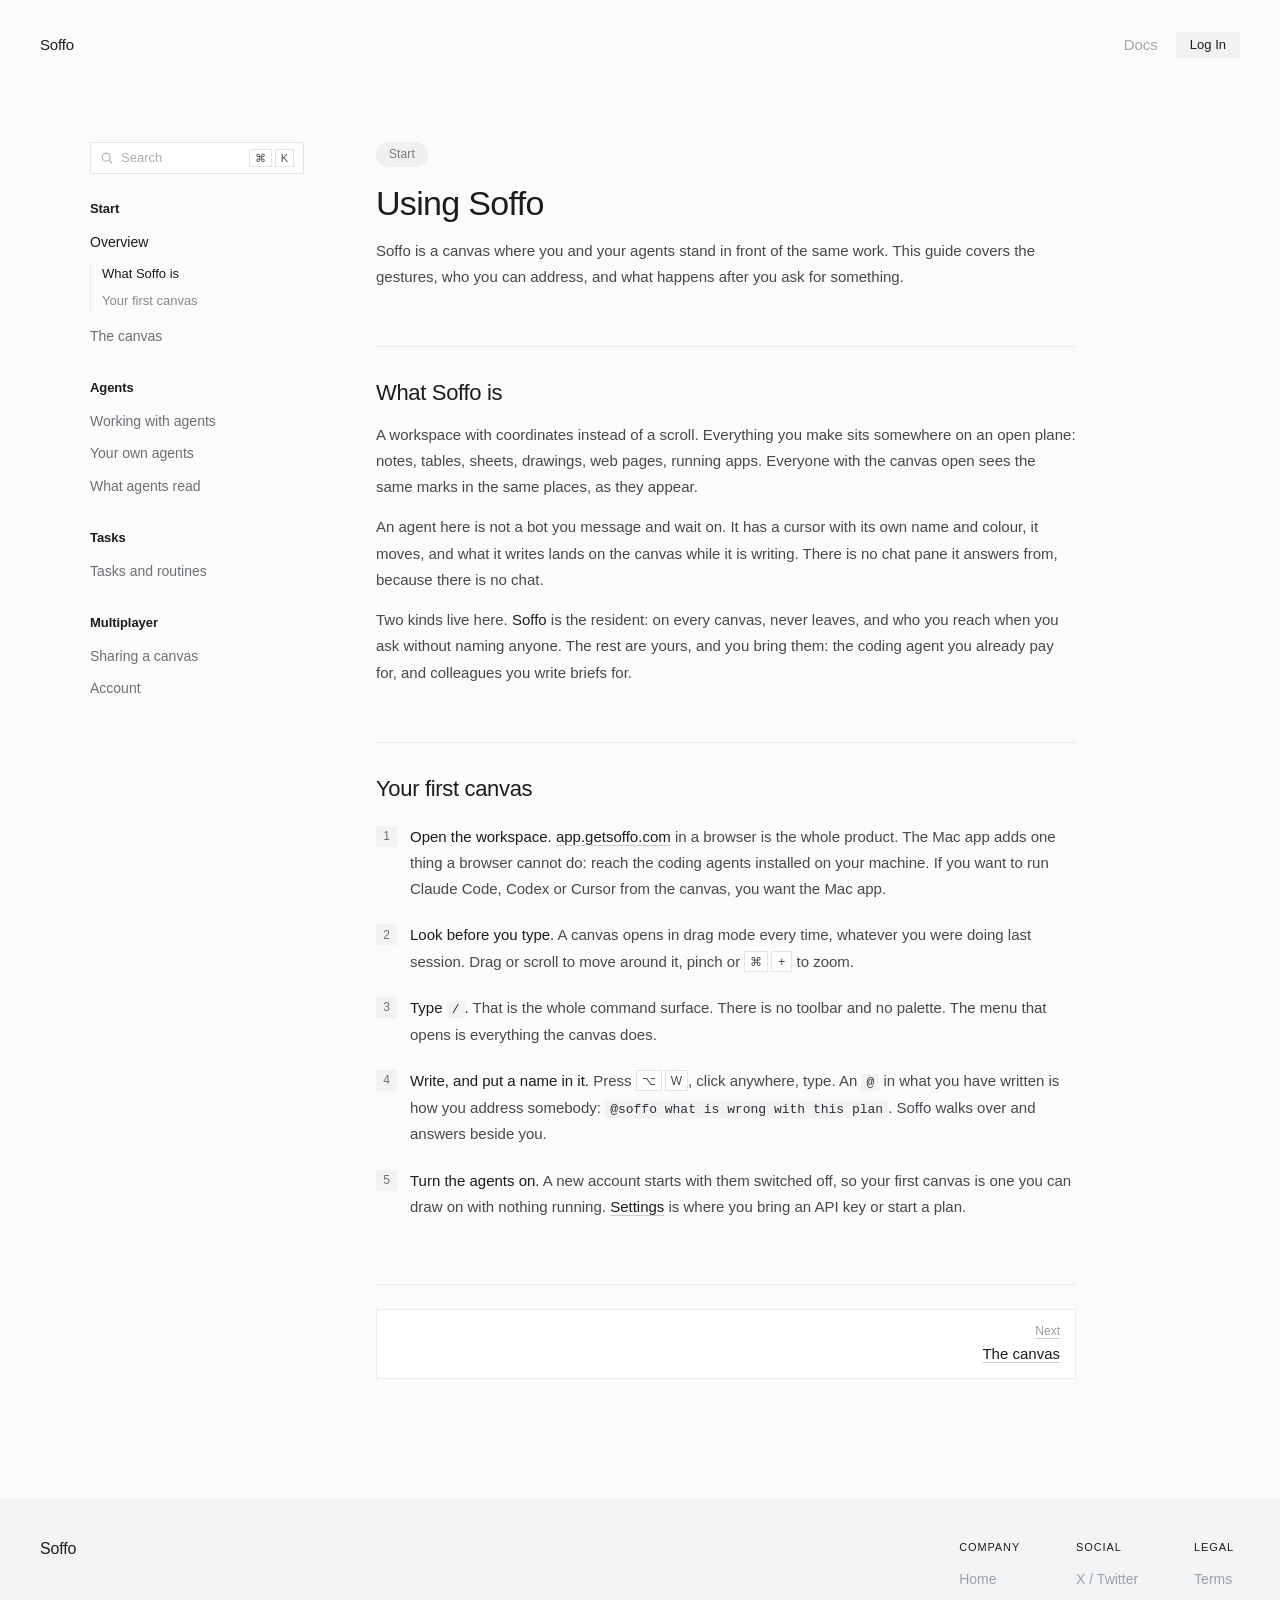
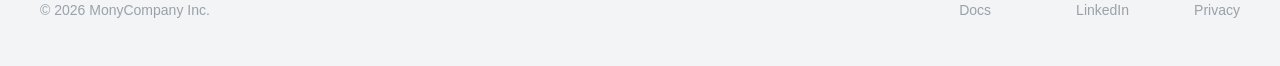
==== commit db44e022: "Let the sidebar groups be words rather than labels Your side becomes Tasks and People becomes Multip" ====
--- a/docs/index.html
+++ b/docs/index.html
@@ -3,343 +3,83 @@
 <head>
   <meta charset="utf-8" />
   <meta name="viewport" content="width=device-width, initial-scale=1" />
-  <title>Docs - Soffo</title>
-  <meta name="description" content="How to use Soffo: the canvas, the agents you bring, and the work you hand them." />
+  <title>Using Soffo - Soffo Docs</title>
+  <meta name="description" content="Soffo is a canvas where you and your agents stand in front of the same work. This guide covers the gestures, who you can address, and what happens after you ask for something." />
+  <link rel="canonical" href="https://getsoffo.com/docs/" />
   <link rel="icon" type="image/png" href="/favicon.png" />
   <link rel="apple-touch-icon" href="/favicon.png" />
   <link rel="stylesheet" href="/styles.css" />
   <link rel="stylesheet" href="/docs/docs.css" />
 </head>
-<body>
+<body class="is-docs">
   <header class="topbar">
     <a class="wordmark" href="/" aria-label="Soffo home">Soffo</a>
     <div class="nav-right">
-      <a class="nav-link" href="/docs">Docs</a>
+      <a class="nav-link" href="/docs/">Docs</a>
       <a class="nav-login" href="https://app.getsoffo.com">Log In</a>
     </div>
   </header>
 
   <main class="docs">
-    <button class="docs-toggle" type="button" aria-expanded="false" aria-controls="docs-nav">
-      Contents
-      <svg viewBox="0 0 14 14" width="14" height="14" aria-hidden="true"><path d="M7 1.5v11M1.5 7h11" fill="none" stroke="currentColor" stroke-width="1.3" stroke-linecap="round"/></svg>
-    </button>
+    <div class="docs-side">
+      <div class="docs-find">
+        <svg class="df-glass" viewBox="0 0 16 16" width="14" height="14" aria-hidden="true"><circle cx="7" cy="7" r="4.5" fill="none" stroke="currentColor" stroke-width="1.3"/><path d="m10.5 10.5 3 3" fill="none" stroke="currentColor" stroke-width="1.3" stroke-linecap="round"/></svg>
+        <input class="df-input" type="search" placeholder="Search" autocomplete="off" spellcheck="false"
+               role="combobox" aria-expanded="false" aria-controls="df-list" aria-label="Search the docs" />
+        <span class="df-hint" aria-hidden="true"><span class="key">&#8984;</span><span class="key">K</span></span>
+        <div class="df-out" id="df-list" role="listbox" hidden></div>
+      </div>
 
-    <nav class="docs-nav" id="docs-nav" aria-label="Documentation">
+      <button class="docs-toggle" type="button" aria-expanded="false" aria-controls="docs-nav">
+        Contents
+        <svg viewBox="0 0 14 14" width="14" height="14" aria-hidden="true"><path d="M7 1.5v11M1.5 7h11" fill="none" stroke="currentColor" stroke-width="1.3" stroke-linecap="round"/></svg>
+      </button>
+
+      <nav class="docs-nav" id="docs-nav" aria-label="Documentation">
       <h2>Start</h2>
-      <a href="#what">What Soffo is</a>
-      <a href="#first">Your first canvas</a>
+      <a class="dn-page on" href="/docs/" aria-current="page">Overview</a>
+      <div class="dn-subs">
+        <a class="dn-sub" href="#what">What Soffo is</a>
+        <a class="dn-sub" href="#first">Your first canvas</a>
+      </div>
+      <a class="dn-page" href="/docs/canvas/">The canvas</a>
+      <h2>Agents</h2>
+      <a class="dn-page" href="/docs/agents/">Working with agents</a>
+      <a class="dn-page" href="/docs/your-agents/">Your own agents</a>
+      <a class="dn-page" href="/docs/context/">What agents read</a>
+      <h2>Tasks</h2>
+      <a class="dn-page" href="/docs/tasks/">Tasks and routines</a>
+      <h2>Multiplayer</h2>
+      <a class="dn-page" href="/docs/sharing/">Sharing a canvas</a>
+      <a class="dn-page" href="/docs/account/">Account</a>
+      </nav>
+    </div>
 
-      <h2>The canvas</h2>
-      <a href="#slash">The &ldquo;/&rdquo; menu</a>
-      <a href="#writing">Writing</a>
-      <a href="#objects">Tables, sheets, pages</a>
-      <a href="#drawing">Drawing and erasing</a>
-      <a href="#moving">Moving around</a>
+    <article class="docs-body">
+      <span class="eyebrow">Start</span>
+      <h1 class="docs-title">Using Soffo</h1>
+      <p class="docs-lede">Soffo is a canvas where you and your agents stand in front of the same work. This guide covers the gestures, who you can address, and what happens after you ask for something.</p>
+<section id="what">
+  <h2>What Soffo is</h2>
+  <p>A workspace with coordinates instead of a scroll. Everything you make sits somewhere on an open plane: notes, tables, sheets, drawings, web pages, running apps. Everyone with the canvas open sees the same marks in the same places, as they appear.</p>
+  <p>An agent here is not a bot you message and wait on. It has a cursor with its own name and colour, it moves, and what it writes lands on the canvas while it is writing. There is no chat pane it answers from, because there is no chat.</p>
+  <p>Two kinds live here. <b>Soffo</b> is the resident: on every canvas, never leaves, and who you reach when you ask without naming anyone. The rest are yours, and you bring them: the coding agent you already pay for, and colleagues you write briefs for.</p>
+</section>
 
-      <h2>Agents</h2>
-      <a href="#asking">Asking</a>
-      <a href="#bring">Bring your own agent</a>
-      <a href="#colleagues">Building a colleague</a>
-      <a href="#lanes">Several errands at once</a>
-      <a href="#build">Apps on the canvas</a>
-      <a href="#skills">Skills</a>
-
-      <h2>What they read</h2>
-      <a href="#apps">Connected apps</a>
-      <a href="#contexts">Contexts</a>
-
-      <h2>Your side</h2>
-      <a href="#tasks">The list</a>
-      <a href="#routines">Routines</a>
-
-      <h2>People</h2>
-      <a href="#sharing">Sharing a canvas</a>
-
-      <h2>Account</h2>
-      <a href="#keys">Models and keys</a>
-      <a href="#plans">Plans</a>
-
-      <h2>Elsewhere</h2>
-      <a class="out" href="https://app.getsoffo.com">Open Soffo</a>
-      <a class="out" href="https://x.com/monycompany" target="_blank" rel="noopener">X / Twitter</a>
-      <a class="out" href="https://www.linkedin.com/company/monyinc" target="_blank" rel="noopener">LinkedIn</a>
-    </nav>
-
-    <div class="docs-body">
-      <span class="eyebrow">Docs</span>
-      <h1 class="docs-title">Using Soffo</h1>
-      <p class="docs-lede">Soffo is a canvas where you and your agents stand in front of the same work. This is the guide to working on one: what the gestures are, who you can address, and what happens after you have asked for something.</p>
-
-      <section id="what">
-        <h2>What Soffo is</h2>
-        <p>A workspace with coordinates instead of a scroll. Everything you make sits somewhere on an open plane &mdash; notes, tables, sheets, drawings, web pages, running apps &mdash; and everyone with the canvas open sees the same marks in the same places as they appear.</p>
-        <p>Agents are on the plane too, and that is the part worth being precise about. An agent here is not a bot you message and wait on. It has a cursor with its own name and colour, it moves, and what it writes lands on the canvas in front of you while it is writing it. There is no chat pane it answers from, because there is no chat.</p>
-        <p>Two kinds live here. <b>Soffo</b> is the resident: it is on every canvas, it never leaves, and it is who you get when you ask without naming anyone. The others are yours &mdash; the coding agent you already pay for, attached over MCP, and the colleagues you write briefs for.</p>
-      </section>
-
-      <section id="first">
-        <h2>Your first canvas</h2>
-        <ol class="steps">
-          <li>
-            <p><b>Open the workspace.</b> <a href="https://app.getsoffo.com">app.getsoffo.com</a> in a browser is the whole product. The Mac app is the same canvas plus one thing a browser cannot do: reach the coding agents installed on your machine. If you want to run Claude Code, Codex or Cursor from the canvas, you want the Mac app.</p>
-          </li>
-          <li>
-            <p><b>Look before you type.</b> A canvas opens in drag mode every time, whatever you were doing last session. Drag the plane or scroll to move around it; pinch or <span class="key">&#8984;</span><span class="key">+</span> to zoom.</p>
-          </li>
-          <li>
-            <p><b>Type <code>/</code>.</b> That is the entire command surface. There is no toolbar and no palette &mdash; the menu that opens is the list of everything the canvas does.</p>
-          </li>
-          <li>
-            <p><b>Write something, and put a name in it.</b> Press <span class="key">&#8997;</span><span class="key">W</span>, click anywhere, and type. An <code>@</code> in what you have written is how you address somebody: <code>@soffo what is wrong with this plan</code>. Soffo walks over and answers beside you.</p>
-          </li>
-          <li>
-            <p><b>Turn the agents on.</b> A new account starts with the agents switched off &mdash; a canvas you can draw on, and nothing running. Settings is where you either bring your own API key or start a plan. See <a href="#keys">Models and keys</a>.</p>
-          </li>
-        </ol>
-      </section>
-
-      <section id="slash">
-        <h2>The &ldquo;/&rdquo; menu</h2>
-        <p>Type <code>/</code> anywhere on the canvas. What opens is a short list, and it is the only menu you have to learn.</p>
-        <p>Two kinds of thing are on it, and the difference is worth knowing once. A <b>mode</b> changes what a click does and you stay in it &mdash; a pen you are holding. An <b>action</b> puts one object down and leaves you exactly where you were.</p>
-
-        <h3>Modes</h3>
-        <dl class="cmds">
-          <dt>/drag</dt>
-          <dd class="k"><span class="key">&#8997;</span><span class="key">V</span></dd>
-          <dd>Move the plane and pick things up. Where every canvas opens.</dd>
-
-          <dt>/write</dt>
-          <dd class="k"><span class="key">&#8997;</span><span class="key">W</span></dd>
-          <dd>Click to leave a block of text. Markdown works.</dd>
-
-          <dt>/build</dt>
-          <dd class="k"><span class="key">&#8997;</span><span class="key">B</span></dd>
-          <dd>Ask for something that runs, rather than something to read.</dd>
-
-          <dt>/draw</dt>
-          <dd class="k"><span class="key">&#8997;</span><span class="key">D</span></dd>
-          <dd>Ink on the plane. Agents can see it.</dd>
-
-          <dt>/erase</dt>
-          <dd class="k"><span class="key">&#8997;</span><span class="key">E</span></dd>
-          <dd>Take things off it.</dd>
-        </dl>
-
-        <h3>Actions</h3>
-        <dl class="cmds">
-          <dt>/table</dt>
-          <dd class="k"><span class="key">&#8997;</span><span class="key">T</span></dd>
-          <dd>A table, here.</dd>
-
-          <dt>/shell</dt>
-          <dd class="k"><span class="key">&#8997;</span><span class="key">S</span></dd>
-          <dd>A sheet you write on, with a prompt box at its foot.</dd>
-
-          <dt>/browser</dt>
-          <dd class="k"><span class="key">&#8997;</span><span class="key">P</span></dd>
-          <dd>A live web page, on the canvas at the size of a window.</dd>
-        </dl>
-
-        <div class="note">
-          <p>The modifier is Option rather than Command on purpose. Three of those letters are the browser&rsquo;s and not the page&rsquo;s &mdash; <span class="key">&#8984;</span><span class="key">W</span> closes the tab whatever we have to say about it &mdash; so every mode keeps the letter its own name gave it.</p>
-          <p><code>/ask</code> is a mode too and still works typed out, but it is not on the menu. Writing a block with an <code>@</code> in it is already that gesture, and offering both put one act on the menu twice.</p>
-        </div>
-      </section>
-
-      <section id="writing">
-        <h2>Writing</h2>
-        <p>A block is the unit of everything here. Press <span class="key">&#8997;</span><span class="key">W</span>, click, type; press Escape or click away to leave it. It saves as you go and it is on everyone else&rsquo;s screen before you finish the word.</p>
-        <p>Three characters open a menu while you are writing:</p>
-        <ul>
-          <li><code>@</code> &mdash; address somebody. Soffo, an agent you built, a coding agent you have attached, or a connected app. The menu lists all four in one place, because from where you are typing there is no difference worth drawing.</li>
-          <li><code>#</code> &mdash; point at a body of text. A named section of this canvas, or anything on the context shelf. See <a href="#contexts">Contexts</a>.</li>
-          <li><code>/</code> &mdash; the command menu, reachable from inside a block as well as from the bare canvas.</li>
-        </ul>
-        <p>What someone said is theirs. You cannot rewrite a message you did not write, and you cannot rewrite what an agent wrote, however much of the canvas you own &mdash; an answer anyone present could quietly reword is an answer nobody in the room can rely on.</p>
-
-        <h3>Sections</h3>
-        <p>Give a region of the canvas a name and it becomes something you can point at. After that, <code>#thatname</code> in any sentence hands its whole contents to whoever you are addressing. This is how you say &ldquo;look at that, not at everything&rdquo; without describing where it is.</p>
-      </section>
-
-      <section id="objects">
-        <h2>Tables, sheets, pages</h2>
-        <p>Three things you put down rather than three modes you enter.</p>
-        <p><b>A table</b> (<span class="key">&#8997;</span><span class="key">T</span>) is a grid on the plane. Agents read and fill them, so it is the right shape for anything you want back as rows rather than as prose.</p>
-        <p><b>A sheet</b> (<span class="key">&#8997;</span><span class="key">S</span>) is a document with a prompt box at the bottom. Use it when the work is long enough to want its own page &mdash; a draft, a spec, a summary that keeps growing. The prompt box addresses people the same way a block does, with <code>@</code>.</p>
-        <p><b>A page</b> (<span class="key">&#8997;</span><span class="key">P</span>) is a real, live browser on the canvas. Not a screenshot and not a link: a window-sized page you can use, sitting beside the work it is about, which an agent can then be pointed at.</p>
-      </section>
-
-      <section id="drawing">
-        <h2>Drawing and erasing</h2>
-        <p>Press <span class="key">&#8997;</span><span class="key">D</span> and draw. Ink is part of the canvas rather than a layer over it, which matters more than it sounds: circle a paragraph, put an arrow between two things, cross something out, and that is visible to an agent looking at the canvas the same way the text is.</p>
-        <p>This is the most natural thing to do to an app you asked for and do not like &mdash; circle the part that is wrong and say what you want instead. Soffo asks the running app what is actually at the place you circled, so the note it gets back names the element rather than a rectangle.</p>
-        <p><span class="key">&#8997;</span><span class="key">E</span> erases. Ink belongs to the canvas rather than to whoever laid it down, so there is no erasing only your own.</p>
-      </section>
-
-      <section id="moving">
-        <h2>Moving around</h2>
-        <dl class="cmds plain">
-          <dt>Zoom in</dt>
-          <dd class="k"><span class="key">&#8984;</span><span class="key">+</span></dd>
-          <dd>Closer.</dd>
-
-          <dt>Zoom out</dt>
-          <dd class="k"><span class="key">&#8984;</span><span class="key">&minus;</span></dd>
-          <dd>Further out.</dd>
-
-          <dt>Zoom to fit</dt>
-          <dd class="k"><span class="key">&#8679;</span><span class="key">1</span></dd>
-          <dd>Everything on the canvas, at once.</dd>
-
-          <dt>Zoom to selection</dt>
-          <dd class="k"><span class="key">&#8679;</span><span class="key">2</span></dd>
-          <dd>Just what you have picked.</dd>
-
-          <dt>Actual size</dt>
-          <dd class="k"><span class="key">&#8984;</span><span class="key">0</span></dd>
-          <dd>Back to 100%.</dd>
-
-          <dt>Your panel</dt>
-          <dd class="k"><span class="key">&#8997;</span><span class="key">K</span></dd>
-          <dd>The list and your colleagues, on the right.</dd>
-        </dl>
-        <p>Everyone on the canvas has a cursor and a colour, and there are eight of them. Soffo wears the first and nobody else is given it, so the one body on every canvas is the one you recognise without reading the label.</p>
-      </section>
-
-      <section id="asking">
-        <h2>Asking</h2>
-        <p>Write a block with a name in it. That is the whole gesture.</p>
-        <p><code>@soffo</code> reaches the resident. <code>@claude</code> or <code>@codex</code> reaches a coding agent you have attached. <code>@</code> and the name you gave it reaches a colleague you built. <code>@gmail</code> or <code>@notion</code> reaches an app you have connected. One character, four kinds of thing, and you do not have to know which kind you are reaching for.</p>
-        <p>What happens next is on the plane. A cursor moves to a clear space near what you asked about, and the answer is written there as it arrives &mdash; in that agent&rsquo;s colour, with its name on it. You can keep working while it does. You can also change your mind: Escape means stand down, and it reaches every body at once.</p>
-        <p>An agent looking at the canvas sees what is drawn on it. Not the tab, not your screen &mdash; the blocks, the tables, the ink, rendered for it. Your task list is deliberately not in that picture; see <a href="#tasks">The list</a>.</p>
-      </section>
-
-      <section id="bring">
-        <h2>Bring your own agent</h2>
-        <p>The coding agent you already pay for can have a body here. It attaches over MCP, keeps its own machine, its own repository and its own test runner, and gets a cursor on the canvas with its own name and colour.</p>
-        <p>Open Settings &rarr; Models &rarr; Agents and pick the one you use. Cursor is a single click. The other two get a line to paste.</p>
-
-        <h3>Claude Code</h3>
-        <div class="snip">
-          <div class="snip-tag">Terminal</div>
-          <pre><code>claude mcp add --transport http soffo &lt;url&gt; --header "Authorization: Bearer &lt;key&gt;"</code></pre>
-        </div>
-
-        <h3>Codex</h3>
-        <p>A block in <code>~/.codex/config.toml</code>:</p>
-        <div class="snip">
-          <div class="snip-tag">~/.codex/config.toml</div>
-          <pre><code>[mcp_servers.soffo]
-url = "&lt;url&gt;"</code></pre>
-        </div>
-
-        <h3>Anything else</h3>
-        <p>One HTTP MCP server named <code>soffo</code>, under <code>mcpServers</code> in whatever <code>mcp.json</code> your client reads.</p>
-
-        <div class="note">
-          <p>The panel writes the real URL and key for you &mdash; the placeholders above are only the shape. A key opens one canvas, so replace any <code>soffo</code> entry already configured rather than adding a second: the old one points somewhere else. Most clients read that file only at startup, so expect the tools after a restart.</p>
-        </div>
-
-        <h3>What it can do once it is in</h3>
-        <p>An attached agent gets the canvas as a set of verbs rather than as a screen to parse. It can <b>look</b> at what is there, <b>note</b> something down, <b>edit</b> or <b>erase</b> a block, name an <b>area</b>, <b>move</b>, <b>say</b> one line in the thread, ask <b>who</b> is here, read the <b>tasks</b> it has been handed, <b>build</b> a running app, and mark itself <b>finished</b>. Keys are revocable from the same panel that minted them.</p>
-      </section>
-
-      <section id="colleagues">
-        <h2>Building a colleague</h2>
-        <p>Open the panel on the right (<span class="key">&#8997;</span><span class="key">K</span>) and add an agent. Three things make one:</p>
-        <ul>
-          <li><b>A name.</b> What you will type after the <code>@</code>, and what its notes are signed with.</li>
-          <li><b>A brief.</b> A paragraph saying what it is for. This goes in front of the model on every single turn, so it is worth writing properly.</li>
-          <li><b>Its tools.</b> The fixed set it may reach. An agent built for invoicing gets Stripe and the ledger, and cannot wander into Slack because a sentence happened to mention it.</li>
-        </ul>
-        <p>A built colleague runs the same loop the resident does and arrives on the same plane. What it has that Soffo does not is the brief and the ceiling.</p>
-        <p>They follow you rather than the canvas, so one you built this morning is on every canvas you open this afternoon. A body appears because you switched one on, and switching it off takes the cursor away &mdash; the canvas never decides it wants another pair of hands.</p>
-      </section>
-
-      <section id="lanes">
-        <h2>Several errands at once</h2>
-        <p>Ask for three things and you get three columns, each with a cursor of its own moving inside it, each labelled with the errand it is running.</p>
-        <p>This is the one thing a plane does that a feed cannot. Two agents working at once in a chat window produce two message streams braided into one column, and the only way to read either is to filter by author in your head while both are still writing &mdash; which is why chat products serialise, and why two independent errands there take twice as long for no reason but the shape of the container.</p>
-        <p>Nothing is drawn around the columns. The structure is carried by the work landing in tidy stacks instead of one pile: you look once and you know how many things are going, which is which, how far each has got, and which one is stuck. Nothing an agent writes leaves its own column, and every lane says one line in the thread the moment <em>it</em> is done &mdash; including the ones that came back with nothing, because a column that has gone quiet is otherwise indistinguishable from a column still working.</p>
-        <p>Escape stands everybody down, including the lanes that were still counting out their turn &mdash; work nobody is waiting for any more must not set off behind your back.</p>
-      </section>
-
-      <section id="build">
-        <h2>Apps on the canvas</h2>
-        <p>Press <span class="key">&#8997;</span><span class="key">B</span> and ask for something that runs. What comes back is a real, working app on the plane &mdash; not a picture of one, and not a link to somewhere else.</p>
-        <p>Because it is on the canvas, everyone with the canvas open has the same app at the same coordinates, a rebuild reloads it under all of them at once, and pressing something in it is an event rather than a private one. An app can also hand an answer back, which is what makes a generated interface a control an agent reads rather than a one-way picture: build a form, have people fill it in, and the agent that built it hears what they did.</p>
-        <p>It runs sandboxed. It cannot touch the page around it, cannot read your session, and has no network of its own.</p>
-        <div class="note">
-          <p>The canvas does not write these itself. Your coding agent does &mdash; on your machine, against your repository &mdash; and hands the result over. So an app on the canvas can be a preview of your actual code at an actual commit, not a mock-up that resembles it.</p>
-        </div>
-      </section>
-
-      <section id="skills">
-        <h2>Skills</h2>
-        <p>A skill is a procedure you have handed over: a <code>SKILL.md</code> with frontmatter naming it and saying when it applies, and markdown underneath saying how it goes.</p>
-        <p>The format is Claude Code&rsquo;s and Codex&rsquo;s, matched exactly, because a skill is a file you already have rather than something to author here &mdash; and because it has to go back out as one. An agent Soffo starts on a repository gets your skills written into its worktree at <code>.claude/skills/&lt;name&gt;/SKILL.md</code> and reads them natively, with none of this app in the way.</p>
-        <p>Skills follow you, not the canvas. Attach the ones an agent should have on its row in the panel.</p>
-      </section>
-
-      <section id="apps">
-        <h2>Connected apps</h2>
-        <p>Connect an account once in the integrations panel and every agent in the workspace can reach it. After that <code>@gmail what did Dan send about the contract</code> is the same gesture as asking a colleague.</p>
-        <p>Gmail, Outlook, Slack, Notion, GitHub, Figma, Stripe, Supabase, Google Calendar, Docs and Sheets, Granola, Exa, Browserbase, Databricks, Ashby and more.</p>
-        <p>Only what you have actually connected is offered in the <code>@</code> menu. An app on that list is a promise the tag will do something, and one you have not connected is a promise the canvas cannot keep &mdash; so it appears greyed, with <em>connect</em> beside it, and picking it opens the panel.</p>
-      </section>
-
-      <section id="contexts">
-        <h2>Contexts</h2>
-        <p>A context is a named body of text that lives somewhere else and is kept so it can be pointed at: a Notion page, a PDF, a meeting note, a section of a canvas. They sit on a shelf beside the canvas.</p>
-        <p>The gesture is <code>#</code>, and it is the same one sections answer to. Type <code>#</code> in a block, pick from the list, and whoever you are addressing gets that document.</p>
-        <p>The text itself never enters your browser and never enters the prompt whole. A pill carries an identifier; retrieval happens when the question is asked, so a forty-page contract stays where it is and what reaches the model is the passages that answer what you asked. The one time the full text arrives is when you open a context to read it yourself.</p>
-      </section>
-
-      <section id="tasks">
-        <h2>The list</h2>
-        <p>Press <span class="key">&#8997;</span><span class="key">K</span>. The panel on the right has two tabs: what you have not done yet, and the colleagues you built to help you do it. They are together because they are one subject &mdash; you build an agent in order to hand it work, and you hand it work from a list.</p>
-        <p><b>The list is the one private thing here.</b> Everything on the plane is shared the moment it exists. This is not: it is not a canvas object, it does not travel over the socket, and it is not in what an agent is shown of the canvas. It is where you write <em>chase the invoice, I have been avoiding it</em> &mdash; and nobody writes that on a wall four colleagues are watching.</p>
-        <p>It speaks the canvas&rsquo;s language anyway. <code>@</code> hands a task to somebody, <code>#</code> hands them a document to do it with, and the same <code>@</code> reaches an integration. When a task falls due the work happens in the open: a body walks onto the canvas and does it where you can watch.</p>
-      </section>
-
-      <section id="routines">
-        <h2>Routines</h2>
-        <p>A task is armed for a moment &mdash; <em>in ten minutes</em>. A routine is armed for a shape: every hour, every day, every week on the days you pick, every month.</p>
-        <p>The time zone travels with the routine rather than with your laptop. If you set &ldquo;every morning at nine&rdquo; in Seoul and then fly to London, it still means nine in the office you set it from, and it says so wherever the time is shown.</p>
-      </section>
-
-      <section id="sharing">
-        <h2>Sharing a canvas</h2>
-        <p>Invite people by email, or open the canvas to a link. Four roles, and the distinctions are about the document rather than about features:</p>
-        <ul>
-          <li><b>Owner</b> &mdash; everything, including who else is here.</li>
-          <li><b>Can edit</b> &mdash; changes the canvas: moves things, draws, deletes, names a section, runs agents.</li>
-          <li><b>Can comment</b> &mdash; adds to the conversation on it. Writes blocks, asks agents, reacts. No pen, because ink belongs to the canvas rather than to whoever laid it down and there is no erasing only your own.</li>
-          <li><b>Can view</b> &mdash; reads and moves around.</li>
-        </ul>
-        <p>Everyone gets a cursor and a colour, and you see each other&rsquo;s selections and edits as they happen. Whatever the role, your task list stays yours.</p>
-      </section>
-
-      <section id="keys">
-        <h2>Models and keys</h2>
-        <p>Settings &rarr; Models is where you say what your agents run on. Bring your own API key &mdash; Anthropic, OpenAI or Google &mdash; and the work runs on your account at your rates, with the catalogue there to pick which model does what.</p>
-        <p>A new account starts with nobody switched on: a canvas you can draw on with the agents off. That is deliberate, and it is what makes the choice at the end of your first run a real one.</p>
-      </section>
-
-      <section id="plans">
-        <h2>Plans</h2>
-        <p>Priced per person, per month.</p>
-        <ul>
-          <li><b>Small Team &mdash; $15.</b> Three workspaces, five agents, unlimited message history, bring your own API key.</li>
-          <li><b>Growing Team &mdash; $25.</b> Unlimited workspaces, unlimited agents, unlimited message history, bring your own API key.</li>
-        </ul>
-        <p>A limit is reached rather than hit: the workspace or agent you are trying to add is refused, everything you already have goes on working, and the plan you are on says how many it includes. Nothing on this page is a cap that is only true on the pricing card.</p>
-      </section>
-
-      <p class="docs-next">Something here wrong, missing, or not what happened on your screen? <a href="mailto:seungyong@usemony.com">seungyong@usemony.com</a>.</p>
-    </div>
+<section id="first">
+  <h2>Your first canvas</h2>
+  <ol class="steps">
+    <li><p><b>Open the workspace.</b> <a href="https://app.getsoffo.com">app.getsoffo.com</a> in a browser is the whole product. The Mac app adds one thing a browser cannot do: reach the coding agents installed on your machine. If you want to run Claude Code, Codex or Cursor from the canvas, you want the Mac app.</p></li>
+    <li><p><b>Look before you type.</b> A canvas opens in drag mode every time, whatever you were doing last session. Drag or scroll to move around it, pinch or <span class="key">&#8984;</span><span class="key">+</span> to zoom.</p></li>
+    <li><p><b>Type <code>/</code>.</b> That is the whole command surface. There is no toolbar and no palette. The menu that opens is everything the canvas does.</p></li>
+    <li><p><b>Write, and put a name in it.</b> Press <span class="key">&#8997;</span><span class="key">W</span>, click anywhere, type. An <code>@</code> in what you have written is how you address somebody: <code>@soffo what is wrong with this plan</code>. Soffo walks over and answers beside you.</p></li>
+    <li><p><b>Turn the agents on.</b> A new account starts with them switched off, so your first canvas is one you can draw on with nothing running. <a href="/docs/account/">Settings</a> is where you bring an API key or start a plan.</p></li>
+  </ol>
+</section>
+      <nav class="docs-pn" aria-label="Pages">
+        <a class="pn next" href="/docs/canvas/"><span>Next</span>The canvas</a>
+      </nav>
+    </article>
   </main>
 
   <footer class="site-foot">
@@ -352,7 +92,7 @@
       <div class="foot-col">
         <h3>Company</h3>
         <a href="/">Home</a>
-        <a href="/docs">Docs</a>
+        <a href="/docs/">Docs</a>
       </div>
       <div class="foot-col">
         <h3>Social</h3>
--- a/docs/docs.css
+++ b/docs/docs.css
@@ -1,9 +1,11 @@
 /* ---------- Docs ----------
    The landing page is a column you fall down. This is a room you walk around
-   in: a list of where you can go on the left, and one thing at a time on the
-   right. Everything below is layout and hierarchy — the ink, the ground and
-   the typeface are /styles.css's, because a docs page that invents its own is
-   a second website. */
+   in: a way of finding things on the left, and one page at a time on the right.
+   Everything below is layout and hierarchy. The ink, the ground and the
+   typeface are /styles.css's, because a docs page that invents its own is a
+   second website.
+
+   Written by scripts/docs.py, which owns the markup these class names land on. */
 
 .docs {
   width: 100%;
@@ -18,37 +20,173 @@
   text-align: left;
 }
 
-/* ---------- The list on the left ---------- */
-
-/* Sticky rather than fixed: it belongs to the column, so it stays inside the
-   1180px the rest of the site is measured in and never drifts out to the
-   window's edge on a wide screen. */
-.docs-nav {
+/* Sticky rather than fixed, so it stays inside the 1180px the rest of the site
+   is measured in and never drifts out to the window's edge on a wide screen. */
+.docs-side {
   position: sticky;
   top: 88px;
   max-height: calc(100vh - 128px);
+  display: flex;
+  flex-direction: column;
+  padding-bottom: 24px;
+}
+
+/* ---------- Finding something ---------- */
+
+.docs-find {
+  position: relative;
+  flex: none;
+  display: flex;
+  align-items: center;
+  height: 32px;
+  padding: 0 9px;
+  border: 1px solid #e4e6e9;
+  background: #fff;
+  transition: border-color 0.15s ease;
+}
+
+.docs-find:focus-within { border-color: #c2c6ca; }
+
+.df-glass {
+  flex: none;
+  margin-right: 7px;
+  color: #a9aeb3;
+}
+
+.df-input {
+  flex: 1;
+  min-width: 0;
+  border: 0;
+  padding: 0;
+  background: none;
+  color: var(--ink);
+  font-family: inherit;
+  font-size: 0.8125rem;
+  line-height: 1.4;
+}
+
+.df-input::placeholder { color: #a9aeb3; }
+.df-input:focus { outline: 0; }
+
+/* The native clear button is a second, differently-shaped affordance sitting
+   inside a field that is already one control. Escape empties it. */
+.df-input::-webkit-search-cancel-button { display: none; }
+
+/* Not a label of what the field is, which the placeholder already says. It is
+   the shortcut, shown until you no longer need telling. */
+.df-hint {
+  flex: none;
+  margin-left: 6px;
+  opacity: 1;
+  transition: opacity 0.12s ease;
+}
+
+.docs-find:focus-within .df-hint,
+.docs-find.has .df-hint { opacity: 0; }
+
+/* ---------- What it found ----------
+   Over the page rather than pushing it down: a list that reflows the sidebar
+   on every keystroke moves the thing you are reading while you type. */
+.df-out {
+  position: absolute;
+  z-index: 30;
+  top: calc(100% + 6px);
+  left: 0;
+  width: min(420px, calc(100vw - 48px));
+  max-height: min(420px, calc(100vh - 200px));
   overflow-y: auto;
   overscroll-behavior: contain;
-  padding-bottom: 40px;
-  /* the scrollbar is chrome on a surface that is already quiet */
+  border: 1px solid #e4e6e9;
+  background: #fff;
+  box-shadow: 0 8px 28px rgba(20, 22, 24, 0.08);
+}
+
+.df-hit {
+  display: block;
+  padding: 11px 13px;
+  border-top: 1px solid #f2f3f4;
+  text-decoration: none;
+}
+
+.df-hit:first-child { border-top: 0; }
+
+.df-hit:hover,
+.df-hit.on { background: #f7f8f8; }
+
+.df-hit b {
+  display: block;
+  color: var(--ink);
+  font-size: 0.8125rem;
+  font-weight: 500;
+  line-height: 1.45;
+}
+
+.df-hit i {
+  float: right;
+  margin-left: 12px;
+  color: #a9aeb3;
+  font-size: 0.6875rem;
+  font-style: normal;
+  line-height: 1.9;
+}
+
+.df-hit span {
+  display: block;
+  margin-top: 2px;
+  overflow: hidden;
+  color: #74797e;
+  font-size: 0.75rem;
+  line-height: 1.55;
+  /* two lines of the paragraph the hit is in, which is enough to know whether
+     it is the one you meant */
+  display: -webkit-box;
+  -webkit-line-clamp: 2;
+  -webkit-box-orient: vertical;
+}
+
+.df-hit em {
+  color: var(--ink);
+  font-style: normal;
+  font-weight: 500;
+}
+
+.df-none {
+  padding: 13px;
+  color: #a9aeb3;
+  font-size: 0.8125rem;
+  line-height: 1.5;
+}
+
+/* ---------- The list on the left ---------- */
+
+.docs-nav {
+  flex: 1;
+  min-height: 0;
+  margin-top: 26px;
+  overflow-y: auto;
+  overscroll-behavior: contain;
   scrollbar-width: none;
 }
 
 .docs-nav::-webkit-scrollbar { display: none; }
 
+/* A group heading is a word, set in the sentence case the rest of the site is
+   written in. It carries weight instead of capitals: small uppercase grey is
+   the standard-issue docs label, and it says "this is a docs template" before
+   it says what the group is. Bold ink is louder than the page links under it
+   without shouting the letters. */
 .docs-nav h2 {
-  margin: 32px 0 0;
-  font-size: 0.75rem;
-  font-weight: 500;
-  line-height: 1.4;
-  letter-spacing: 0.06em;
-  text-transform: uppercase;
-  color: #9a9fa4;
+  margin: 28px 0 0;
+  font-size: 0.8125rem;
+  font-weight: 600;
+  line-height: 1.45;
+  letter-spacing: -0.005em;
+  color: var(--ink);
 }
 
 .docs-nav h2:first-child { margin-top: 0; }
 
-.docs-nav a {
+.dn-page {
   display: block;
   margin-top: 2px;
   padding: 5px 0;
@@ -59,32 +197,45 @@
   transition: color 0.15s ease;
 }
 
-.docs-nav h2 + a { margin-top: 8px; }
-
-.docs-nav a:hover { color: var(--ink); }
-
-/* Where you actually are. Weight rather than a rule or a tint, because the
-   sidebar is a list of words and the heaviest word in a list of words is the
-   one you are on — nothing else has to be drawn to say it. */
-.docs-nav a.on {
+.docs-nav h2 + .dn-page { margin-top: 8px; }
+
+.dn-page:hover { color: var(--ink); }
+
+/* Where you are. Weight rather than a rule or a tint: the heaviest word in a
+   list of words is the one you are on, and nothing else has to be drawn. */
+.dn-page.on {
   color: var(--ink);
   font-weight: 500;
 }
 
-.docs-nav a:focus-visible {
+/* The sections of the page you are on, and only that page. Indented off a
+   hairline so the list reads as belonging to the link above it. */
+.dn-subs {
+  margin: 4px 0 6px;
+  padding-left: 11px;
+  border-left: 1px solid #ececec;
+}
+
+.dn-sub {
+  display: block;
+  padding: 4px 0;
+  color: #85898e;
+  font-size: 0.8125rem;
+  line-height: 1.45;
+  text-decoration: none;
+  transition: color 0.15s ease;
+}
+
+.dn-sub:hover { color: var(--ink); }
+.dn-sub.on { color: var(--ink); }
+
+.docs-nav a:focus-visible,
+.df-hit:focus-visible {
   outline: 2px solid var(--ink);
   outline-offset: 3px;
 }
 
-/* the group that leaves the page */
-.docs-nav .out::after {
-  content: '↗';
-  margin-left: 6px;
-  font-size: 0.75rem;
-  color: #b5babf;
-}
-
-/* ---------- The thing you are reading ---------- */
+/* ---------- The page you are reading ---------- */
 
 .docs-body {
   max-width: 700px;
@@ -111,11 +262,11 @@
   color: #45494d;
 }
 
-/* A section starts on a hairline, which is the only rule on this page. It is
-   what tells you the subject changed without a heading having to shout it. */
+/* A section starts on a hairline, the only rule on the page. It says the
+   subject changed without a heading having to shout it. */
 .docs-body section {
-  margin-top: 64px;
-  padding-top: 34px;
+  margin-top: 56px;
+  padding-top: 32px;
   border-top: 1px solid #ececec;
 }
 
@@ -129,7 +280,7 @@
 }
 
 .docs-body h3 {
-  margin: 36px 0 0;
+  margin: 34px 0 0;
   font-size: 0.9375rem;
   font-weight: 500;
   line-height: 1.5;
@@ -177,9 +328,8 @@
 }
 
 /* ---------- A keystroke ----------
-   The app draws its shortcuts as keycaps in the "/" menu and in the zoom menu.
-   Drawing them the same way here means the page and the product are teaching
-   one notation rather than two. */
+   Drawn the way the app draws its own, in the "/" menu and the zoom menu, so
+   the page and the product teach one notation rather than two. */
 .key {
   display: inline-flex;
   align-items: center;
@@ -199,6 +349,12 @@
 
 .key + .key { margin-left: 3px; }
 
+.df-hint .key {
+  min-width: 18px;
+  height: 18px;
+  font-size: 0.6875rem;
+}
+
 /* what you type, inside a sentence */
 .docs-body code {
   padding: 1px 5px;
@@ -209,8 +365,8 @@
 }
 
 /* ---------- A block of it ----------
-   Labelled, because a person who has scrolled to a grey rectangle full of
-   monospace deserves to be told where they are meant to type it. */
+   Labelled, because somebody who has scrolled to a rectangle of monospace
+   deserves to be told where they are meant to type it. */
 .snip {
   margin-top: 16px;
   border: 1px solid #ececec;
@@ -255,7 +411,7 @@
 }
 
 /* The shortcut list is not a list of commands, so its left column is words
-   rather than something you type, and it should not wear a typewriter. */
+   rather than something you type, and should not wear a typewriter. */
 .cmds.plain dt {
   font-family: inherit;
   font-size: 0.9375rem;
@@ -291,8 +447,8 @@
 .cmds dt:first-child + .k + dd { border-top: 0; }
 
 /* ---------- Steps ----------
-   Numbered because the order is load-bearing, which is not true of the bulleted
-   lists elsewhere on the page. */
+   Numbered because the order is load-bearing, which is not true of the
+   bulleted lists elsewhere. */
 .steps {
   margin: 20px 0 0;
   padding: 0;
@@ -343,24 +499,61 @@
   color: #6b7075;
 }
 
-.note p + p { margin-top: 8px; }
-
-/* ---------- The way out at the bottom ---------- */
-.docs-next {
+.note p + p { margin-top: 10px; }
+
+/* ---------- The way on ----------
+   Eight pages read in an order, so the bottom of one says what the next is
+   rather than sending people back to the sidebar to work it out. */
+.docs-pn {
   margin-top: 64px;
-  padding-top: 26px;
+  padding-top: 24px;
   border-top: 1px solid #ececec;
-}
-
-/* ---------- The list, on a screen too narrow to stand it beside the text ----
-   It becomes a disclosure above the page rather than a drawer over it: there
-   is nothing to hide behind on a page that is only words, and a panel that
-   slides in from the edge is a mechanism to learn for a list of nine links. */
+  display: flex;
+  gap: 16px;
+}
+
+.pn {
+  flex: 1;
+  min-width: 0;
+  padding: 13px 15px;
+  border: 1px solid #ececec;
+  background: #fff;
+  color: var(--ink);
+  font-size: 0.9375rem;
+  line-height: 1.45;
+  text-decoration: none;
+  transition: border-color 0.15s ease;
+}
+
+.pn:hover { border-color: #d6d9dc; }
+
+.pn span {
+  display: block;
+  margin-bottom: 3px;
+  color: #9a9fa4;
+  font-size: 0.75rem;
+  line-height: 1.4;
+}
+
+.pn.next {
+  text-align: right;
+  margin-left: auto;
+}
+
+.pn:focus-visible {
+  outline: 2px solid var(--ink);
+  outline-offset: 2px;
+}
+
+/* ---------- The fold, on a screen too narrow for a column beside the text ----
+   The list becomes a disclosure above the page rather than a drawer over it.
+   There is nothing to hide behind on a page that is only words, and a panel
+   sliding in from the edge is a mechanism to learn for eight links. */
 
 .docs-toggle {
   display: none;
   width: 100%;
-  margin: 0;
+  margin: 20px 0 0;
   padding: 11px 0;
   border: 0;
   border-bottom: 1px solid #ececec;
@@ -388,35 +581,38 @@
     padding: 56px 24px 0;
   }
 
-  .docs-toggle { display: block; }
-
-  .docs-nav {
+  .docs-side {
     position: static;
     max-height: none;
+    display: block;
+    padding-bottom: 0;
+  }
+
+  .docs-toggle { display: block; }
+
+  .docs-nav {
+    margin-top: 0;
     padding: 22px 0 26px;
     border-bottom: 1px solid #ececec;
+    overflow: visible;
   }
 
   .docs-nav[hidden] { display: none; }
 
   .docs-nav h2 { margin-top: 26px; }
 
-  .docs-body {
-    padding-bottom: 88px;
-  }
-
+  .docs-body { padding-bottom: 88px; }
   .docs-body .eyebrow { margin-top: 40px; }
 
   .docs-body section {
-    margin-top: 48px;
-    padding-top: 30px;
-  }
-
-  /* Three columns do not fit on a phone, and folding one of them under
-     another inside a grid means hand-placing every cell. So the grid is given
-     up rather than fought: each entry becomes three stacked lines with one
-     rule above it, which is the same reading order at a quarter of the
-     machinery. */
+    margin-top: 44px;
+    padding-top: 28px;
+  }
+
+  /* Three columns do not fit on a phone, and folding one under another inside
+     a grid means hand-placing every cell. So the grid is given up rather than
+     fought: each entry becomes three stacked lines under one rule, which is
+     the same reading order at a quarter of the machinery. */
   .cmds { display: block; }
 
   .cmds dt {
@@ -440,6 +636,9 @@
     padding-top: 0;
     border-top: 0;
   }
+
+  .docs-pn { flex-direction: column; }
+  .pn.next { text-align: left; }
 }
 
 @media (prefers-reduced-motion: reduce) {
